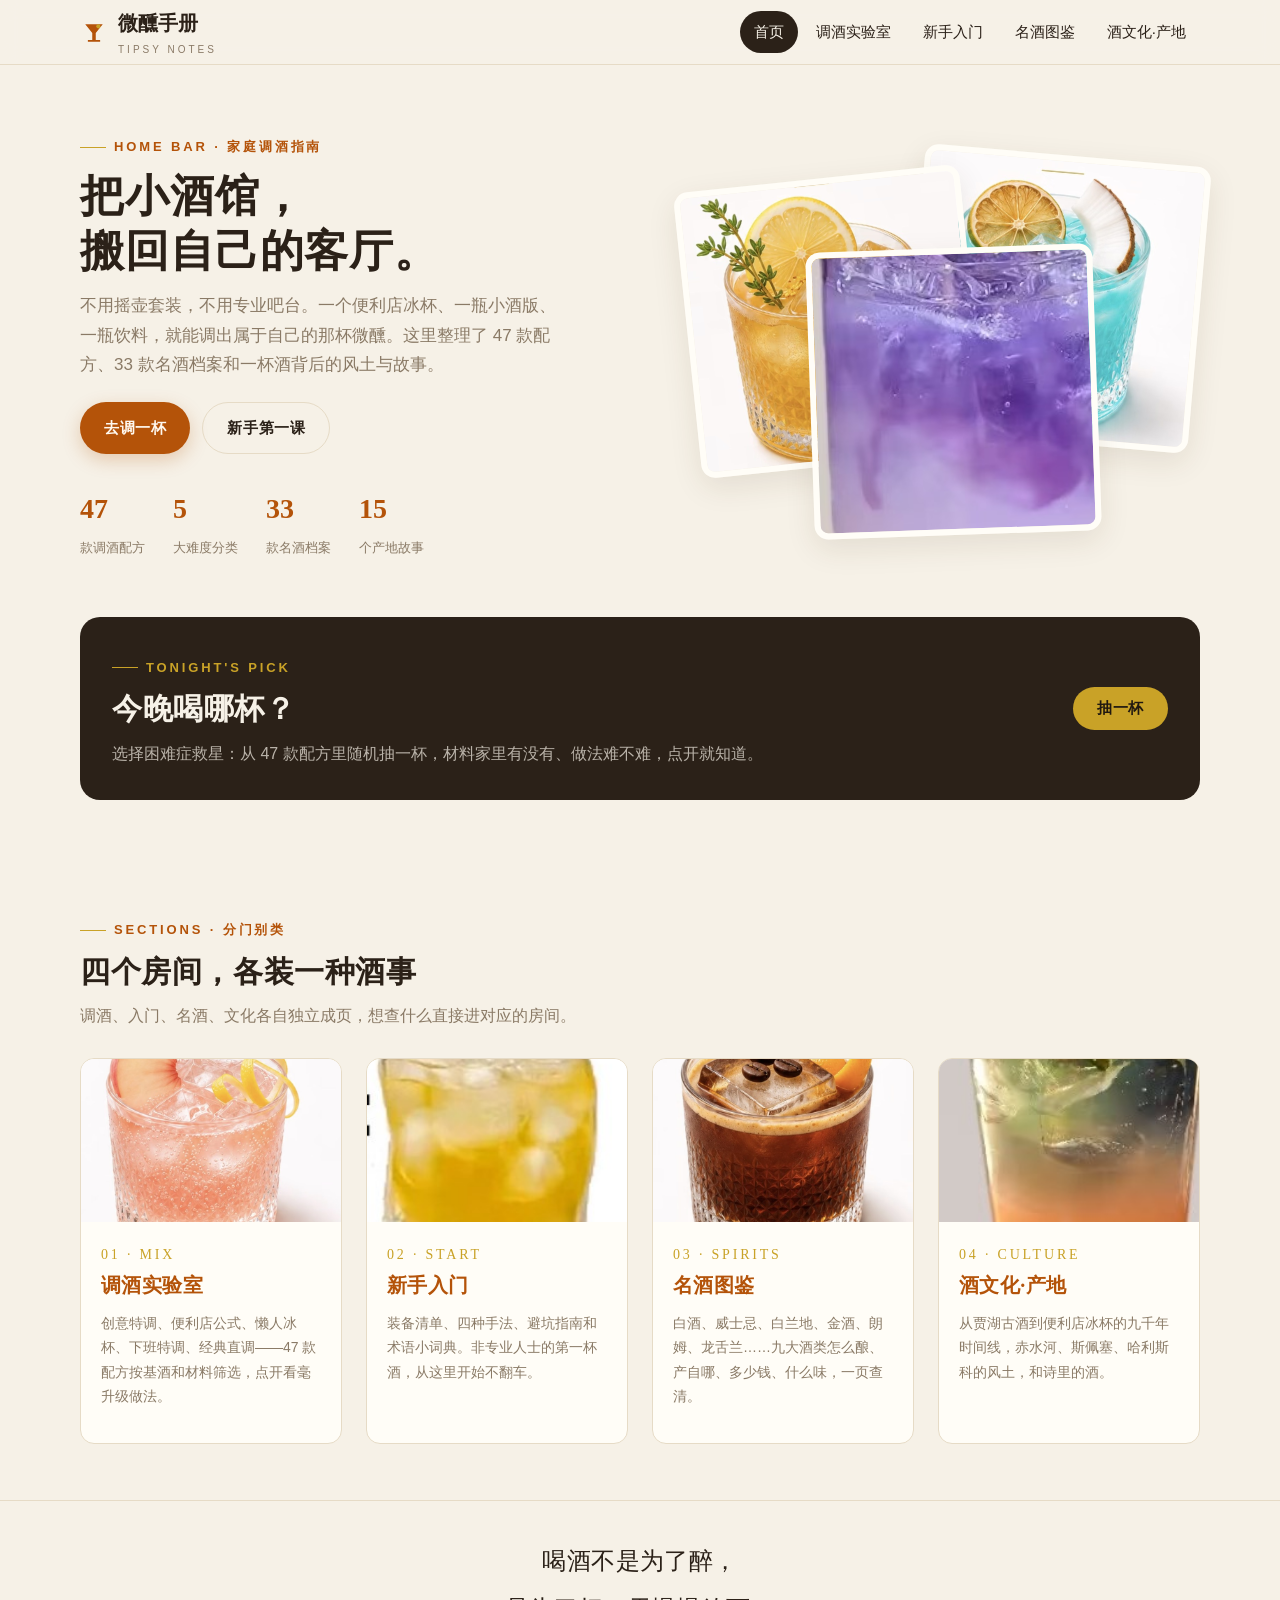
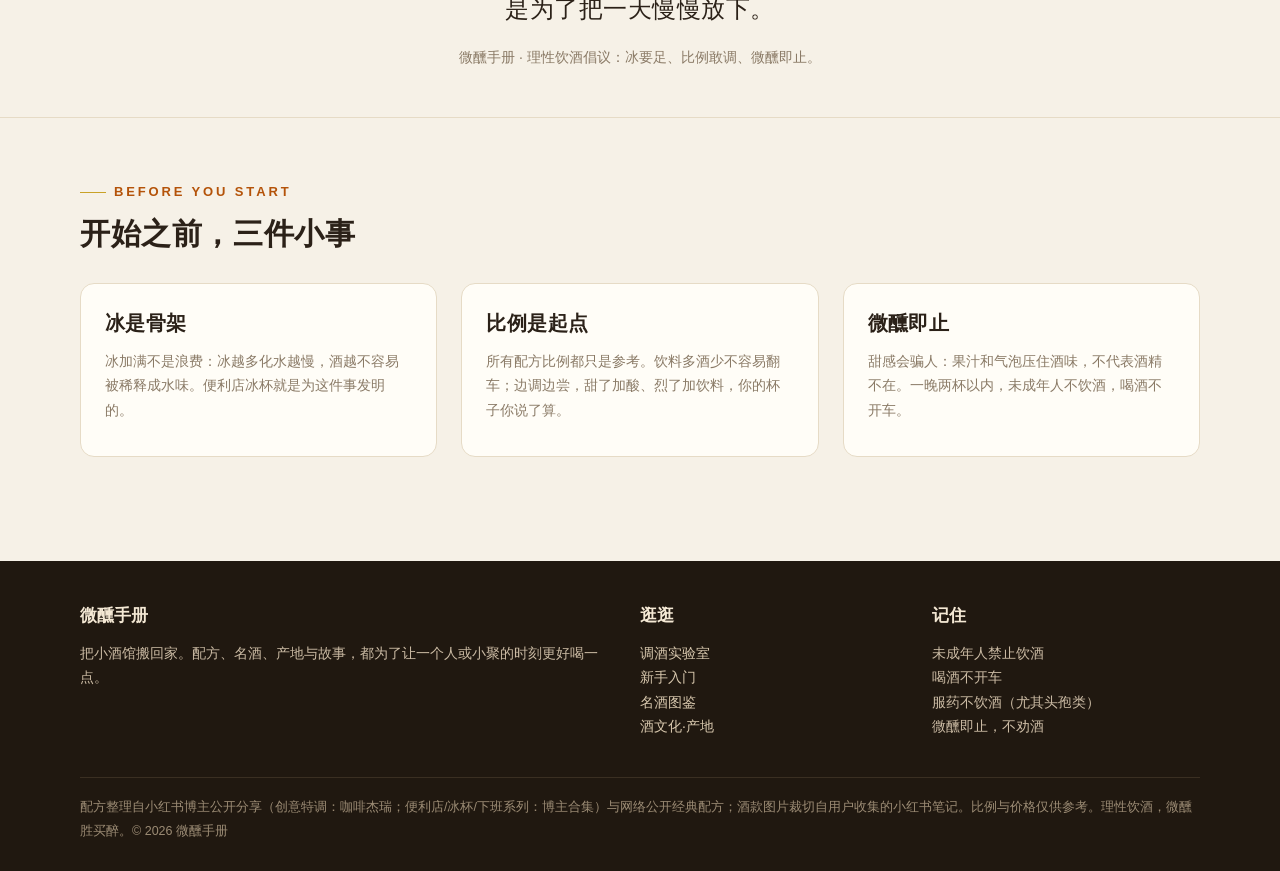
==== index.html @ 4e90d9c2 "初始化：微醺手册静态站点（47 款配方）与 GitHub Pages 部署" ====
<!DOCTYPE html>
<html lang="zh-CN">
<head>
<meta charset="UTF-8">
<meta name="viewport" content="width=device-width, initial-scale=1">
<title>微醺手册 · 把小酒馆搬回家</title>
<meta name="description" content="微醺手册：47 款适合年轻人的家庭调酒配方、新手入门指南、名酒图鉴与酒文化产地故事。便利店冰杯就能开始，微醺胜买醉。">
<link rel="icon" type="image/svg+xml" href="favicon.svg">
<link rel="stylesheet" href="assets/css/site.css">
</head>
<body>
<header class="site-header">
  <div class="wrap nav">
    <a class="brand" href="index.html"><svg viewBox="0 0 32 32" aria-hidden="true"><path d="M6 7h20l-8 10v8h5v2H9v-2h5v-8Z" fill="#b45309"/><circle cx="21" cy="9.5" r="2.4" fill="#c9a227"/></svg><span>微醺手册<small>TIPSY NOTES</small></span></a>
    <button class="nav-toggle" aria-expanded="false" aria-controls="navLinks">菜单</button>
    <nav id="navLinks" class="nav-links" aria-label="主导航">
      <a href="index.html" aria-current="page">首页</a>
      <a href="mix.html">调酒实验室</a>
      <a href="guide.html">新手入门</a>
      <a href="spirits.html">名酒图鉴</a>
      <a href="culture.html">酒文化·产地</a>
    </nav>
  </div>
</header>

<main>
  <section class="hero">
    <div class="wrap">
      <div>
        <span class="eyebrow">Home Bar · 家庭调酒指南</span>
        <h1>把小酒馆，<br>搬回自己的客厅。</h1>
        <p class="lead">不用摇壶套装，不用专业吧台。一个便利店冰杯、一瓶小酒版、一瓶饮料，就能调出属于自己的那杯微醺。这里整理了 47 款配方、33 款名酒档案和一杯酒背后的风土与故事。</p>
        <div class="hero-actions">
          <a class="btn" href="mix.html">去调一杯</a>
          <a class="btn ghost" href="guide.html">新手第一课</a>
        </div>
        <div class="hero-stats">
          <div><strong>47</strong><span>款调酒配方</span></div>
          <div><strong>5</strong><span>大难度分类</span></div>
          <div><strong>33</strong><span>款名酒档案</span></div>
          <div><strong>15</strong><span>个产地故事</span></div>
        </div>
      </div>
      <div class="collage" aria-label="酒款照片">
        <img src="assets/img/sig-oolong.jpg" alt="乌龙桂影：琥珀色威士忌乌龙茶鸡尾酒">
        <img src="assets/img/sig-coconut.jpg" alt="椰海浮光：蓝色椰奶菠萝鸡尾酒">
        <img src="assets/img/work-violet.jpg" alt="紫罗兰：紫色分层特调">
      </div>
    </div>
  </section>

  <section class="section" style="padding-top:8px">
    <div class="wrap">
      <div class="pick-box reveal">
        <div>
          <span class="eyebrow" style="color:#c9a227">Tonight's Pick</span>
          <h2>今晚喝哪杯？</h2>
          <p>选择困难症救星：从 47 款配方里随机抽一杯，材料家里有没有、做法难不难，点开就知道。</p>
          <div class="pick-result" id="pickResult" aria-live="polite"></div>
        </div>
        <button class="btn" id="pickBtn" style="background:#c9a227;color:#201810;box-shadow:none">抽一杯</button>
      </div>
    </div>
  </section>

  <section class="section">
    <div class="wrap">
      <div class="section-head reveal">
        <span class="eyebrow">Sections · 分门别类</span>
        <h2>四个房间，各装一种酒事</h2>
        <p class="muted">调酒、入门、名酒、文化各自独立成页，想查什么直接进对应的房间。</p>
      </div>
      <div class="grid cols-4">
        <a class="card feature-card reveal" href="mix.html">
          <span class="thumb"><img src="assets/img/sig-peach.jpg" alt="白桃微醺" loading="lazy"></span>
          <span class="body"><span class="num">01 · MIX</span><h3>调酒实验室</h3><p class="muted small">创意特调、便利店公式、懒人冰杯、下班特调、经典直调——47 款配方按基酒和材料筛选，点开看毫升级做法。</p></span>
        </a>
        <a class="card feature-card reveal" href="guide.html">
          <span class="thumb"><img src="assets/img/ice-qingmei.jpg" alt="微醺青梅" loading="lazy"></span>
          <span class="body"><span class="num">02 · START</span><h3>新手入门</h3><p class="muted small">装备清单、四种手法、避坑指南和术语小词典。非专业人士的第一杯酒，从这里开始不翻车。</p></span>
        </a>
        <a class="card feature-card reveal" href="spirits.html">
          <span class="thumb"><img src="assets/img/sig-midnight.jpg" alt="黑金晚钟" loading="lazy"></span>
          <span class="body"><span class="num">03 · SPIRITS</span><h3>名酒图鉴</h3><p class="muted small">白酒、威士忌、白兰地、金酒、朗姆、龙舌兰……九大酒类怎么酿、产自哪、多少钱、什么味，一页查清。</p></span>
        </a>
        <a class="card feature-card reveal" href="culture.html">
          <span class="thumb"><img src="assets/img/work-spring.jpg" alt="春日来信" loading="lazy"></span>
          <span class="body"><span class="num">04 · CULTURE</span><h3>酒文化·产地</h3><p class="muted small">从贾湖古酒到便利店冰杯的九千年时间线，赤水河、斯佩塞、哈利斯科的风土，和诗里的酒。</p></span>
        </a>
      </div>
    </div>
  </section>

  <section class="manifesto">
    <div class="wrap reveal">
      <p class="display">喝酒不是为了醉，<br>是为了把一天慢慢放下。</p>
      <p class="muted small">微醺手册 · 理性饮酒倡议：冰要足、比例敢调、微醺即止。</p>
    </div>
  </section>

  <section class="section">
    <div class="wrap">
      <div class="section-head reveal">
        <span class="eyebrow">Before You Start</span>
        <h2>开始之前，三件小事</h2>
      </div>
      <div class="grid cols-3">
        <div class="card reveal" style="padding:22px 24px"><h3>冰是骨架</h3><p class="muted small">冰加满不是浪费：冰越多化水越慢，酒越不容易被稀释成水味。便利店冰杯就是为这件事发明的。</p></div>
        <div class="card reveal" style="padding:22px 24px"><h3>比例是起点</h3><p class="muted small">所有配方比例都只是参考。饮料多酒少不容易翻车；边调边尝，甜了加酸、烈了加饮料，你的杯子你说了算。</p></div>
        <div class="card reveal" style="padding:22px 24px"><h3>微醺即止</h3><p class="muted small">甜感会骗人：果汁和气泡压住酒味，不代表酒精不在。一晚两杯以内，未成年人不饮酒，喝酒不开车。</p></div>
      </div>
    </div>
  </section>
</main>

<footer class="site-footer">
  <div class="wrap">
    <div class="cols">
      <div><h4>微醺手册</h4><p>把小酒馆搬回家。配方、名酒、产地与故事，都为了让一个人或小聚的时刻更好喝一点。</p></div>
      <div><h4>逛逛</h4><p><a href="mix.html">调酒实验室</a><br><a href="guide.html">新手入门</a><br><a href="spirits.html">名酒图鉴</a><br><a href="culture.html">酒文化·产地</a></p></div>
      <div><h4>记住</h4><p>未成年人禁止饮酒<br>喝酒不开车<br>服药不饮酒（尤其头孢类）<br>微醺即止，不劝酒</p></div>
    </div>
    <div class="legal">配方整理自小红书博主公开分享（创意特调：咖啡杰瑞；便利店/冰杯/下班系列：博主合集）与网络公开经典配方；酒款图片裁切自用户收集的小红书笔记。比例与价格仅供参考。理性饮酒，微醺胜买醉。© 2026 微醺手册</div>
  </div>
</footer>

<script src="assets/js/data.js"></script>
<script src="assets/js/site.js"></script>
<script>
(function () {
  var btn = document.getElementById("pickBtn");
  var box = document.getElementById("pickResult");
  var last = -1;
  btn.addEventListener("click", function () {
    var i;
    do { i = Math.floor(Math.random() * WX.RECIPES.length); } while (i === last && WX.RECIPES.length > 1);
    last = i;
    var r = WX.RECIPES[i];
    box.innerHTML = (r.img ? '<img src="' + r.img + '" alt="">' : WX.glassSVG(r.color)) +
      '<div><strong>' + WX.esc(r.name) + ' <span class="small muted">' + WX.esc(r.en) + '</span></strong>' +
      '<span class="small" style="color:#cbbba4">' + WX.esc(WX.CATS[r.cat].label) + ' · ' + WX.esc(r.base) + ' · ' + WX.esc(r.method) + ' · 酒精度 ' + WX.esc(r.abv) + '</span><br>' +
      '<a href="mix.html#' + r.id + '">查看完整做法 →</a></div>';
    box.classList.add("show");
    btn.textContent = "再抽一杯";
  });
})();
</script>
</body>
</html>
---- assets/css/site.css ----
/* ============ 微醺手册 · design system ============ */
:root {
  --site-bg: #f6f1e7;
  --site-fg: #2b2118;
  --site-accent: #b45309;
  --site-on-accent: #fff8ef;
  --site-surface: #fffdf7;
  --site-muted: #8a7a66;
  --site-border: #e6dbc6;
  --site-font: -apple-system, BlinkMacSystemFont, "PingFang SC", "Hiragino Sans GB", "Microsoft YaHei", "Segoe UI", sans-serif;
  --site-radius: 14px;
  --site-space: 1;
  --site-type: 1;
  --site-motion: 1;
  --font-display: Georgia, "Times New Roman", "Noto Serif SC", "Source Han Serif SC", "Songti SC", SimSun, serif;
  --ink-deep: #201810;
  --gold: #c9a227;
  --shadow: 0 10px 30px rgba(64, 45, 20, 0.10);
  --gap: calc(24px * var(--site-space, 1));
  --dur: calc(180ms * var(--site-motion, 1));
}
* { box-sizing: border-box; }
html { scroll-behavior: smooth; }
body {
  margin: 0;
  background: var(--site-bg);
  color: var(--site-fg);
  font-family: var(--site-font);
  font-size: 16px;
  line-height: 1.75;
  -webkit-font-smoothing: antialiased;
}
img { max-width: 100%; display: block; }
a { color: var(--site-accent); text-decoration: none; }
a:hover { text-decoration: underline; }
button { font-family: inherit; cursor: pointer; }
h1, h2, h3, .display { font-family: var(--font-display); letter-spacing: 0.02em; }
h1 { font-size: calc(44px * var(--site-type, 1)); line-height: 1.25; margin: 0 0 12px; }
h2 { font-size: calc(30px * var(--site-type, 1)); line-height: 1.35; margin: 0 0 10px; }
h3 { font-size: calc(20px * var(--site-type, 1)); margin: 0 0 8px; }
p { margin: 0 0 12px; }
.wrap { max-width: 1160px; margin: 0 auto; padding: 0 calc(20px * var(--site-space, 1)); }
.muted { color: var(--site-muted); }
.small { font-size: 14px; }
.eyebrow {
  display: inline-flex; align-items: center; gap: 8px;
  font-size: 13px; letter-spacing: 0.22em; color: var(--site-accent);
  text-transform: uppercase; margin-bottom: 10px; font-weight: 600;
}
.eyebrow::before { content: ""; width: 26px; height: 1px; background: var(--gold); }
.section { padding: calc(56px * var(--site-space, 1)) 0; }
.section-head { max-width: 720px; margin-bottom: calc(28px * var(--site-space, 1)); }

/* ---------- header ---------- */
.site-header {
  position: sticky; top: 0; z-index: 50;
  background: color-mix(in srgb, var(--site-bg) 88%, transparent);
  backdrop-filter: blur(10px);
  border-bottom: 1px solid var(--site-border);
}
.nav { display: flex; align-items: center; gap: 18px; height: 64px; }
.brand { display: flex; align-items: center; gap: 10px; color: var(--site-fg); font-family: var(--font-display); font-size: 20px; font-weight: 700; }
.brand:hover { text-decoration: none; }
.brand svg { width: 28px; height: 28px; }
.brand small { display: block; font-size: 10px; letter-spacing: 0.3em; color: var(--site-muted); font-family: var(--site-font); font-weight: 500; }
.nav-links { display: flex; gap: 4px; margin-left: auto; align-items: center; }
.nav-links a {
  color: var(--site-fg); padding: 8px 14px; border-radius: 999px; font-size: 15px;
  transition: background var(--dur) ease, color var(--dur) ease;
}
.nav-links a:hover { background: color-mix(in srgb, var(--site-accent) 10%, transparent); text-decoration: none; }
.nav-links a[aria-current="page"] { background: var(--site-fg); color: var(--site-bg); }
.nav-toggle { display: none; margin-left: auto; background: none; border: 1px solid var(--site-border); border-radius: 10px; padding: 8px 10px; color: var(--site-fg); }
@media (max-width: 860px) {
  .nav-toggle { display: block; }
  .nav-links {
    display: none; position: absolute; left: 0; right: 0; top: 64px;
    background: var(--site-surface); border-bottom: 1px solid var(--site-border);
    flex-direction: column; align-items: stretch; padding: 10px 16px 16px; gap: 2px;
  }
  .nav-links.open { display: flex; }
  .nav-links a { border-radius: 10px; }
}

/* ---------- buttons & chips ---------- */
.btn {
  display: inline-flex; align-items: center; gap: 8px;
  background: var(--site-accent); color: var(--site-on-accent);
  border: none; border-radius: 999px; padding: 12px 24px;
  font-size: 15px; font-weight: 600; letter-spacing: 0.04em;
  transition: transform var(--dur) ease, box-shadow var(--dur) ease, background var(--dur) ease;
  box-shadow: 0 6px 18px rgba(180, 83, 9, 0.25);
}
.btn:hover { transform: translateY(-2px); text-decoration: none; background: color-mix(in srgb, var(--site-accent) 88%, #000); }
.btn.ghost { background: transparent; color: var(--site-fg); border: 1px solid var(--site-border); box-shadow: none; }
.btn.ghost:hover { border-color: var(--site-accent); color: var(--site-accent); }
.btn.small { padding: 8px 16px; font-size: 14px; }
.chip {
  border: 1px solid var(--site-border); background: var(--site-surface);
  color: var(--site-fg); border-radius: 999px; padding: 7px 16px; font-size: 14px;
  transition: all var(--dur) ease;
}
.chip:hover { border-color: var(--site-accent); color: var(--site-accent); }
.chip[aria-pressed="true"], .chip.active { background: var(--site-fg); border-color: var(--site-fg); color: var(--site-bg); }
.tag {
  display: inline-block; font-size: 12px; padding: 3px 10px; border-radius: 999px;
  background: color-mix(in srgb, var(--site-accent) 10%, transparent);
  color: var(--site-accent); font-weight: 600; letter-spacing: 0.03em;
}
.tag.plain { background: color-mix(in srgb, var(--site-muted) 14%, transparent); color: var(--site-muted); }

/* ---------- cards ---------- */
.card {
  background: var(--site-surface); border: 1px solid var(--site-border);
  border-radius: var(--site-radius); overflow: hidden;
  transition: transform var(--dur) ease, box-shadow var(--dur) ease, border-color var(--dur) ease;
}
.card:hover { transform: translateY(-4px); box-shadow: var(--shadow); border-color: color-mix(in srgb, var(--site-accent) 35%, var(--site-border)); }
.grid { display: grid; gap: var(--gap); }
.grid.cols-3 { grid-template-columns: repeat(3, 1fr); }
.grid.cols-4 { grid-template-columns: repeat(4, 1fr); }
.grid.cols-2 { grid-template-columns: repeat(2, 1fr); }
@media (max-width: 960px) { .grid.cols-4 { grid-template-columns: repeat(2, 1fr); } .grid.cols-3 { grid-template-columns: repeat(2, 1fr); } }
@media (max-width: 620px) { .grid.cols-4, .grid.cols-3, .grid.cols-2 { grid-template-columns: 1fr; } }

/* recipe card */
.recipe-card { text-align: left; padding: 0; border: 1px solid var(--site-border); background: var(--site-surface); border-radius: var(--site-radius); overflow: hidden; display: flex; flex-direction: column; transition: transform var(--dur) ease, box-shadow var(--dur) ease; }
.recipe-card:hover { transform: translateY(-4px); box-shadow: var(--shadow); }
.recipe-card .thumb { aspect-ratio: 4 / 3; background: linear-gradient(160deg, #fbf7ee, #f1e8d8); display: grid; place-items: center; overflow: hidden; position: relative; }
.recipe-card .thumb img { width: 100%; height: 100%; object-fit: cover; transition: transform calc(var(--dur) * 2) ease; }
.recipe-card:hover .thumb img { transform: scale(1.05); }
.recipe-card .thumb svg { width: 62%; height: 62%; }
.recipe-card .body { padding: 16px 18px 18px; display: flex; flex-direction: column; gap: 8px; flex: 1; }
.recipe-card .names { display: flex; align-items: baseline; gap: 10px; flex-wrap: wrap; }
.recipe-card .names strong { font-family: var(--font-display); font-size: 19px; }
.recipe-card .names span { color: var(--site-muted); font-size: 12px; letter-spacing: 0.08em; }
.recipe-card .taste { color: var(--site-muted); font-size: 14px; line-height: 1.6; display: -webkit-box; -webkit-line-clamp: 2; -webkit-box-orient: vertical; overflow: hidden; }
.recipe-card .meta { display: flex; gap: 6px; flex-wrap: wrap; margin-top: auto; }
.abv-dot { font-size: 12px; color: var(--site-muted); }

/* ---------- hero ---------- */
.hero { padding: calc(64px * var(--site-space, 1)) 0 calc(48px * var(--site-space, 1)); position: relative; overflow: hidden; }
.hero .wrap { display: grid; grid-template-columns: 1.05fr 0.95fr; gap: calc(40px * var(--site-space, 1)); align-items: center; }
.hero p.lead { font-size: 17px; color: var(--site-muted); max-width: 480px; }
.hero-actions { display: flex; gap: 12px; flex-wrap: wrap; margin-top: 22px; }
.hero-stats { display: flex; gap: 28px; margin-top: 30px; flex-wrap: wrap; }
.hero-stats div strong { display: block; font-family: var(--font-display); font-size: calc(28px * var(--site-type, 1)); color: var(--site-accent); }
.hero-stats div span { font-size: 13px; color: var(--site-muted); }
.collage { position: relative; min-height: 380px; }
.collage img {
  position: absolute; width: 56%; border-radius: var(--site-radius);
  border: 6px solid var(--site-surface); box-shadow: var(--shadow); object-fit: cover; aspect-ratio: 1;
  transition: transform calc(var(--dur) * 2) ease;
}
.collage img:nth-child(1) { left: 0; top: 6%; transform: rotate(-6deg); z-index: 2; }
.collage img:nth-child(2) { right: 0; top: 0; transform: rotate(5deg); z-index: 1; }
.collage img:nth-child(3) { left: 24%; bottom: 0; transform: rotate(-2deg); z-index: 3; }
.collage img:hover { transform: rotate(0deg) scale(1.04); z-index: 5; }
@media (max-width: 860px) { .hero .wrap { grid-template-columns: 1fr; } .collage { min-height: 320px; } }

/* ---------- filter bar ---------- */
.filter-bar { display: flex; flex-direction: column; gap: 14px; margin-bottom: calc(26px * var(--site-space, 1)); }
.filter-row { display: flex; gap: 8px; flex-wrap: wrap; align-items: center; }
.filter-row .label { font-size: 13px; color: var(--site-muted); min-width: 52px; letter-spacing: 0.08em; }
.search-box { position: relative; flex: 1; min-width: 220px; max-width: 360px; }
.search-box input {
  width: 100%; padding: 10px 16px 10px 40px; border-radius: 999px;
  border: 1px solid var(--site-border); background: var(--site-surface);
  font-size: 15px; color: var(--site-fg); font-family: inherit; outline: none;
  transition: border-color var(--dur) ease, box-shadow var(--dur) ease;
}
.search-box input:focus { border-color: var(--site-accent); box-shadow: 0 0 0 3px color-mix(in srgb, var(--site-accent) 15%, transparent); }
.search-box svg { position: absolute; left: 14px; top: 50%; transform: translateY(-50%); width: 16px; height: 16px; stroke: var(--site-muted); }
.result-count { font-size: 14px; color: var(--site-muted); }
.empty-state { padding: 60px 20px; text-align: center; color: var(--site-muted); border: 1px dashed var(--site-border); border-radius: var(--site-radius); }

/* ---------- modal ---------- */
dialog.modal {
  border: none; border-radius: calc(var(--site-radius) + 6px); padding: 0;
  max-width: 760px; width: calc(100% - 32px); max-height: 88vh;
  background: var(--site-surface); color: var(--site-fg);
  box-shadow: 0 30px 80px rgba(30, 20, 5, 0.35);
}
dialog.modal::backdrop { background: rgba(32, 24, 16, 0.55); backdrop-filter: blur(3px); }
.modal-inner { overflow-y: auto; max-height: 88vh; }
.modal-hero { display: grid; grid-template-columns: 240px 1fr; gap: 0; background: linear-gradient(150deg, color-mix(in srgb, var(--site-accent) 8%, var(--site-surface)), var(--site-surface)); }
.modal-hero .pic { aspect-ratio: 1; overflow: hidden; display: grid; place-items: center; background: linear-gradient(160deg, #fbf7ee, #f0e7d6); }
.modal-hero .pic img { width: 100%; height: 100%; object-fit: cover; }
.modal-hero .pic svg { width: 70%; height: 70%; }
.modal-hero .info { padding: 24px 26px; }
.modal-hero h3 { font-size: calc(26px * var(--site-type, 1)); margin-bottom: 2px; }
.modal-hero .en { color: var(--site-muted); font-size: 13px; letter-spacing: 0.14em; margin-bottom: 12px; }
.modal-close {
  position: absolute; top: 12px; right: 12px; z-index: 2;
  width: 36px; height: 36px; border-radius: 50%; border: none;
  background: color-mix(in srgb, var(--site-fg) 75%, transparent); color: #fff; font-size: 18px; line-height: 1;
}
.modal-body { padding: 22px 26px 28px; }
.modal-body h4 { font-family: var(--font-display); font-size: 17px; margin: 20px 0 10px; display: flex; align-items: center; gap: 8px; }
.modal-body h4:first-child { margin-top: 0; }
.modal-body h4::before { content: ""; width: 4px; height: 16px; background: var(--gold); border-radius: 2px; }
.ing-list { list-style: none; margin: 0; padding: 0; display: grid; grid-template-columns: 1fr 1fr; gap: 6px 22px; }
.ing-list li { display: flex; justify-content: space-between; gap: 12px; border-bottom: 1px dashed var(--site-border); padding: 6px 2px; font-size: 15px; }
.ing-list li .q { color: var(--site-accent); font-weight: 600; white-space: nowrap; font-variant-numeric: tabular-nums; }
@media (max-width: 620px) { .ing-list { grid-template-columns: 1fr; } .modal-hero { grid-template-columns: 1fr; } .modal-hero .pic { aspect-ratio: 16/10; } }
.steps { margin: 0; padding: 0; list-style: none; counter-reset: st; }
.steps li { counter-increment: st; position: relative; padding: 0 0 12px 40px; font-size: 15px; }
.steps li::before {
  content: counter(st); position: absolute; left: 0; top: 2px;
  width: 26px; height: 26px; border-radius: 50%;
  background: color-mix(in srgb, var(--site-accent) 12%, transparent);
  color: var(--site-accent); font-weight: 700; font-size: 13px;
  display: grid; place-items: center;
}
.steps li::after { content: ""; position: absolute; left: 13px; top: 30px; bottom: 2px; width: 1px; background: var(--site-border); }
.steps li:last-child::after { display: none; }
.note-box { background: color-mix(in srgb, var(--gold) 10%, transparent); border: 1px solid color-mix(in srgb, var(--gold) 35%, transparent); border-radius: calc(var(--site-radius) - 4px); padding: 12px 16px; font-size: 14px; }
.scaler { display: inline-flex; align-items: center; gap: 10px; border: 1px solid var(--site-border); border-radius: 999px; padding: 4px 10px; background: var(--site-bg); }
.scaler button { width: 28px; height: 28px; border-radius: 50%; border: none; background: var(--site-surface); color: var(--site-fg); font-size: 16px; box-shadow: 0 1px 3px rgba(0,0,0,.12); }
.scaler button:hover { background: var(--site-accent); color: var(--site-on-accent); }
.scaler output { min-width: 44px; text-align: center; font-weight: 700; font-variant-numeric: tabular-nums; }
.modal-tools { display: flex; gap: 10px; align-items: center; flex-wrap: wrap; margin: 4px 0 14px; }

/* ---------- page hero (subpages) ---------- */
.page-hero { padding: calc(48px * var(--site-space, 1)) 0 calc(30px * var(--site-space, 1)); border-bottom: 1px solid var(--site-border); background: linear-gradient(180deg, color-mix(in srgb, var(--site-accent) 6%, var(--site-bg)), var(--site-bg)); }
.page-hero p { max-width: 700px; color: var(--site-muted); }

/* ---------- spirits ---------- */
.spirit-card { padding: 20px 22px; text-align: left; display: flex; flex-direction: column; gap: 8px; background: var(--site-surface); border: 1px solid var(--site-border); border-radius: var(--site-radius); transition: transform var(--dur) ease, box-shadow var(--dur) ease; }
.spirit-card:hover { transform: translateY(-4px); box-shadow: var(--shadow); }
.spirit-card .top { display: flex; justify-content: space-between; align-items: baseline; gap: 10px; }
.spirit-card strong { font-family: var(--font-display); font-size: 19px; }
.spirit-card .en { color: var(--site-muted); font-size: 12px; letter-spacing: 0.06em; }
.spirit-card .facts { display: flex; gap: 14px; flex-wrap: wrap; font-size: 13px; color: var(--site-muted); }
.spirit-card .facts b { color: var(--site-fg); font-weight: 600; }
.spirit-card .price { color: var(--site-accent); font-weight: 700; font-size: 15px; }
.process { display: flex; gap: 10px; flex-wrap: wrap; align-items: center; margin: 14px 0 4px; }
.process .step { background: var(--site-surface); border: 1px solid var(--site-border); border-radius: 999px; padding: 8px 16px; font-size: 14px; }
.process .arrow { color: var(--gold); font-weight: 700; }
.cat-intro { background: var(--site-surface); border: 1px solid var(--site-border); border-radius: var(--site-radius); padding: 22px 26px; margin-bottom: var(--gap); }

/* ---------- culture ---------- */
.timeline { position: relative; margin: 10px 0 0; padding-left: 26px; border-left: 2px solid var(--site-border); }
.tl-item { position: relative; padding: 0 0 22px 18px; }
.tl-item::before { content: ""; position: absolute; left: -34px; top: 8px; width: 12px; height: 12px; border-radius: 50%; background: var(--site-bg); border: 3px solid var(--gold); }
.tl-item button { background: none; border: none; padding: 0; text-align: left; color: var(--site-fg); display: flex; gap: 12px; align-items: baseline; flex-wrap: wrap; }
.tl-item button:hover .tl-era { color: var(--site-accent); }
.tl-era { font-family: var(--font-display); font-size: 19px; font-weight: 700; transition: color var(--dur) ease; }
.tl-year { color: var(--site-muted); font-size: 13px; letter-spacing: 0.06em; }
.tl-detail { display: none; margin-top: 8px; color: var(--site-muted); font-size: 15px; max-width: 760px; background: var(--site-surface); border: 1px solid var(--site-border); border-radius: calc(var(--site-radius) - 4px); padding: 12px 16px; }
.tl-item.open .tl-detail { display: block; }
.tl-item .hint { font-size: 12px; color: var(--site-accent); }
.region-card { padding: 20px 22px; }
.region-card h3 { display: flex; align-items: center; gap: 8px; }
.region-card .place { color: var(--site-accent); font-size: 13px; font-weight: 600; letter-spacing: 0.06em; }
.quote-card { padding: 24px 26px; position: relative; }
.quote-card .verse { font-family: var(--font-display); font-size: calc(20px * var(--site-type, 1)); line-height: 1.9; margin-bottom: 10px; }
.quote-card .who { color: var(--site-muted); font-size: 13px; }
.quote-card::after { content: "”"; position: absolute; right: 18px; top: 6px; font-family: var(--font-display); font-size: 64px; color: color-mix(in srgb, var(--gold) 40%, transparent); }

/* ---------- guide ---------- */
.check-list { list-style: none; margin: 0; padding: 0; display: grid; grid-template-columns: 1fr 1fr; gap: 10px; }
@media (max-width: 720px) { .check-list { grid-template-columns: 1fr; } }
.check-list label { display: flex; gap: 12px; align-items: flex-start; background: var(--site-surface); border: 1px solid var(--site-border); border-radius: calc(var(--site-radius) - 4px); padding: 12px 16px; cursor: pointer; transition: border-color var(--dur) ease; }
.check-list label:hover { border-color: var(--site-accent); }
.check-list input { margin-top: 5px; accent-color: var(--site-accent); width: 16px; height: 16px; }
.check-list .t { font-size: 15px; }
.check-list .d { display: block; color: var(--site-muted); font-size: 13px; }
.check-list input:checked + .t { color: var(--site-muted); text-decoration: line-through; }
.accordion { border: 1px solid var(--site-border); border-radius: var(--site-radius); background: var(--site-surface); overflow: hidden; }
.accordion + .accordion { margin-top: 10px; }
.accordion summary { cursor: pointer; padding: 16px 20px; font-weight: 600; font-size: 16px; list-style: none; display: flex; justify-content: space-between; align-items: center; gap: 12px; }
.accordion summary::-webkit-details-marker { display: none; }
.accordion summary::after { content: "+"; color: var(--site-accent); font-size: 20px; transition: transform var(--dur) ease; }
.accordion[open] summary::after { transform: rotate(45deg); }
.accordion .acc-body { padding: 0 20px 18px; color: var(--site-muted); font-size: 15px; }
.warn-banner { background: #7a2e12; color: #ffe9d6; border-radius: var(--site-radius); padding: 18px 24px; font-size: 14px; line-height: 1.9; }
.warn-banner strong { color: #ffd9ae; }
.tech-panel { background: var(--site-surface); border: 1px solid var(--site-border); border-radius: var(--site-radius); padding: 24px 26px; }
.glossary { display: grid; grid-template-columns: repeat(3, 1fr); gap: var(--gap); }
@media (max-width: 860px) { .glossary { grid-template-columns: 1fr 1fr; } }
@media (max-width: 620px) { .glossary { grid-template-columns: 1fr; } }
.glossary .card { padding: 16px 18px; }
.glossary dt { font-weight: 700; font-family: var(--font-display); font-size: 17px; margin-bottom: 4px; }
.glossary dd { margin: 0; color: var(--site-muted); font-size: 14px; }

/* ---------- index extras ---------- */
.pick-box { background: var(--site-fg); color: var(--site-bg); border-radius: calc(var(--site-radius) + 6px); padding: calc(32px * var(--site-space, 1)); display: grid; grid-template-columns: 1fr auto; gap: 24px; align-items: center; }
.pick-box h2 { color: var(--site-bg); }
.pick-box p { color: color-mix(in srgb, var(--site-bg) 70%, transparent); margin: 0; }
.pick-result { margin-top: 18px; display: none; gap: 16px; align-items: center; background: color-mix(in srgb, var(--site-bg) 10%, transparent); border: 1px solid color-mix(in srgb, var(--site-bg) 25%, transparent); border-radius: var(--site-radius); padding: 14px 18px; }
.pick-result.show { display: flex; }
.pick-result img, .pick-result svg { width: 72px; height: 72px; border-radius: 10px; object-fit: cover; flex: none; }
.pick-result strong { font-family: var(--font-display); font-size: 20px; display: block; }
.pick-result a { color: var(--gold); font-size: 14px; }
@media (max-width: 720px) { .pick-box { grid-template-columns: 1fr; } }
.feature-card { display: flex; flex-direction: column; }
.feature-card .thumb { aspect-ratio: 16/10; overflow: hidden; }
.feature-card .thumb img { width: 100%; height: 100%; object-fit: cover; }
.feature-card .body { padding: 18px 20px 22px; }
.feature-card .num { font-family: var(--font-display); color: var(--gold); font-size: 14px; letter-spacing: 0.2em; }
.manifesto { border-top: 1px solid var(--site-border); border-bottom: 1px solid var(--site-border); padding: calc(36px * var(--site-space, 1)) 0; text-align: center; }
.manifesto .display { font-size: calc(24px * var(--site-type, 1)); line-height: 2; }

/* ---------- footer ---------- */
.site-footer { background: var(--ink-deep); color: #cbbba4; margin-top: calc(48px * var(--site-space, 1)); padding: calc(40px * var(--site-space, 1)) 0 28px; font-size: 14px; }
.site-footer .cols { display: grid; grid-template-columns: 2fr 1fr 1fr; gap: var(--gap); margin-bottom: 26px; }
@media (max-width: 720px) { .site-footer .cols { grid-template-columns: 1fr; } }
.site-footer h4 { color: #f4e8d4; font-family: var(--font-display); margin: 0 0 10px; font-size: 17px; }
.site-footer a { color: #d8c8ae; }
.site-footer .legal { border-top: 1px solid #3a2f22; padding-top: 18px; font-size: 12.5px; color: #9b8b74; line-height: 1.9; }

/* ---------- reveal & misc ---------- */
.reveal { opacity: 0; transform: translateY(18px); transition: opacity calc(var(--dur) * 3) ease, transform calc(var(--dur) * 3) ease; }
.reveal.in { opacity: 1; transform: none; }
@media (prefers-reduced-motion: reduce) {
  html { scroll-behavior: auto; }
  .reveal { opacity: 1; transform: none; transition: none; }
  * { transition-duration: 0.01ms !important; animation-duration: 0.01ms !important; }
}
:focus-visible { outline: 2px solid var(--site-accent); outline-offset: 2px; }
.sr-only { position: absolute; width: 1px; height: 1px; margin: -1px; padding: 0; overflow: hidden; clip: rect(0 0 0 0); white-space: nowrap; border: 0; }
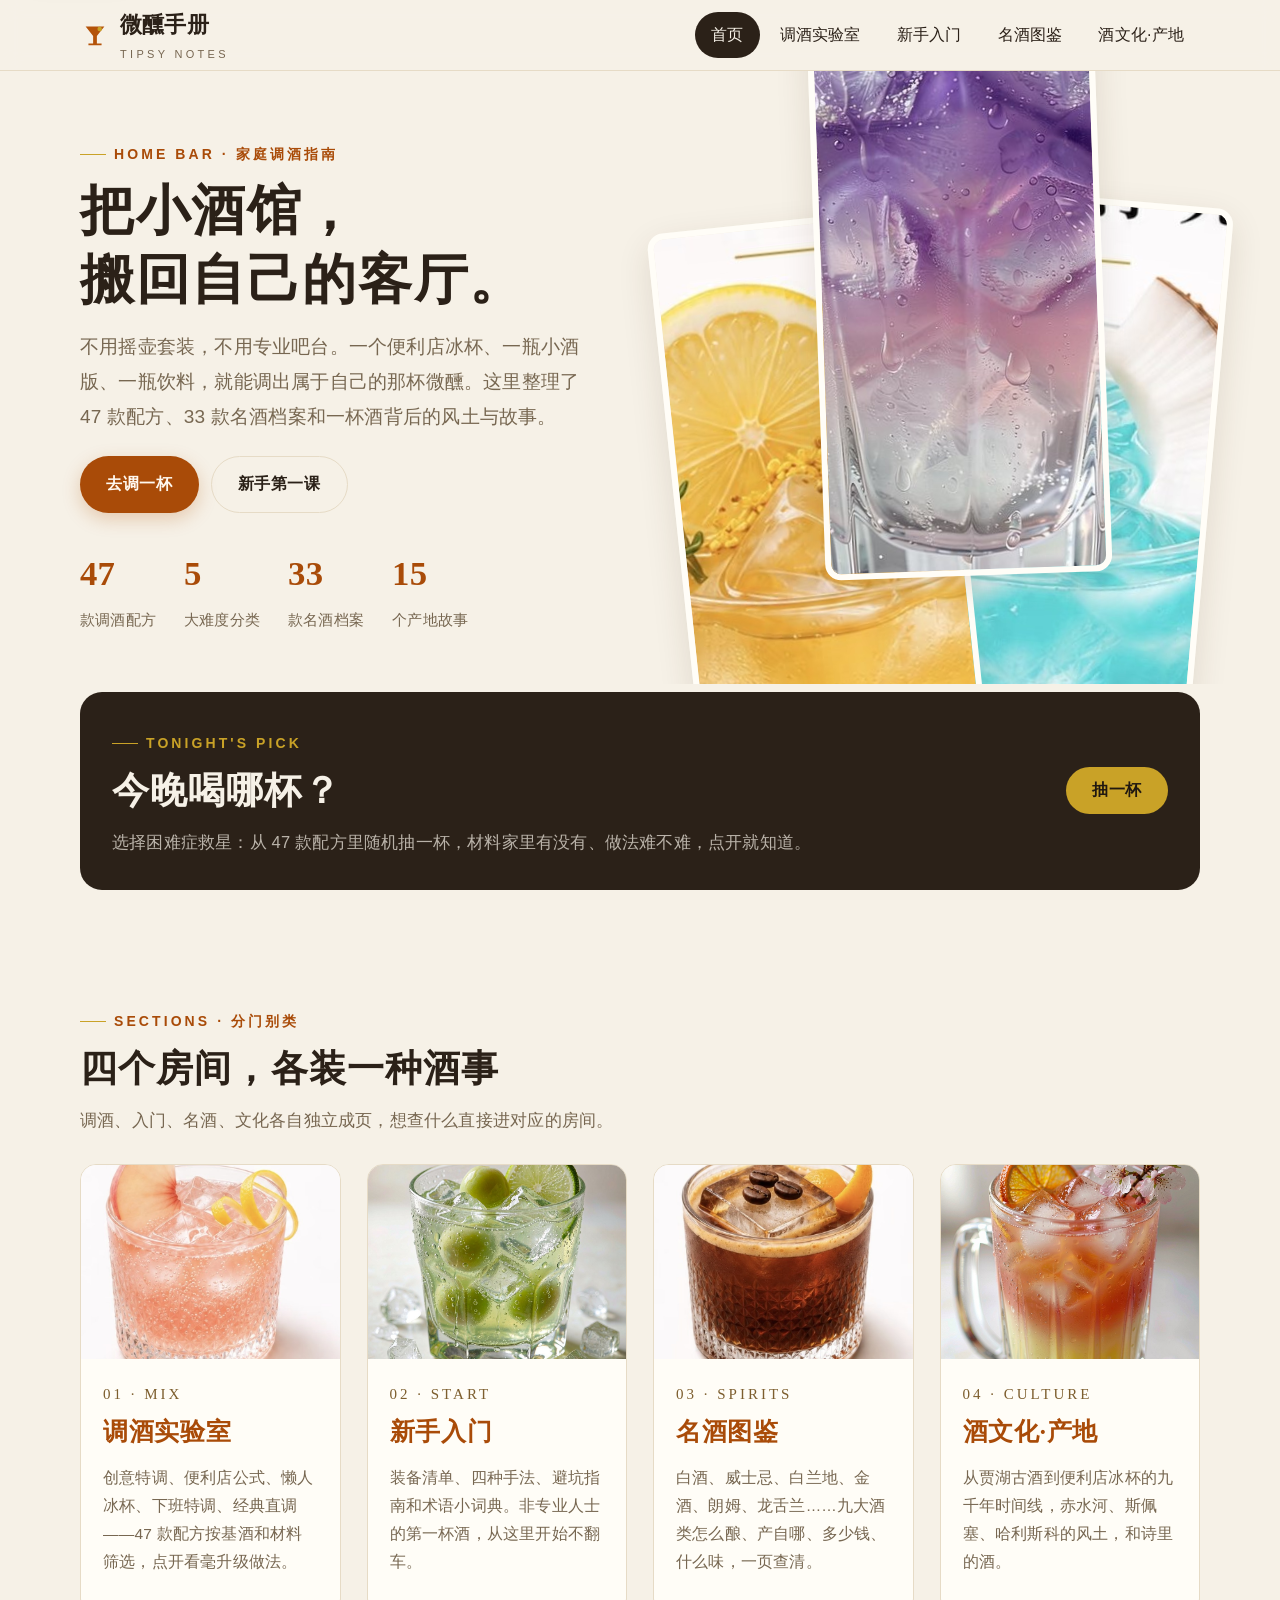
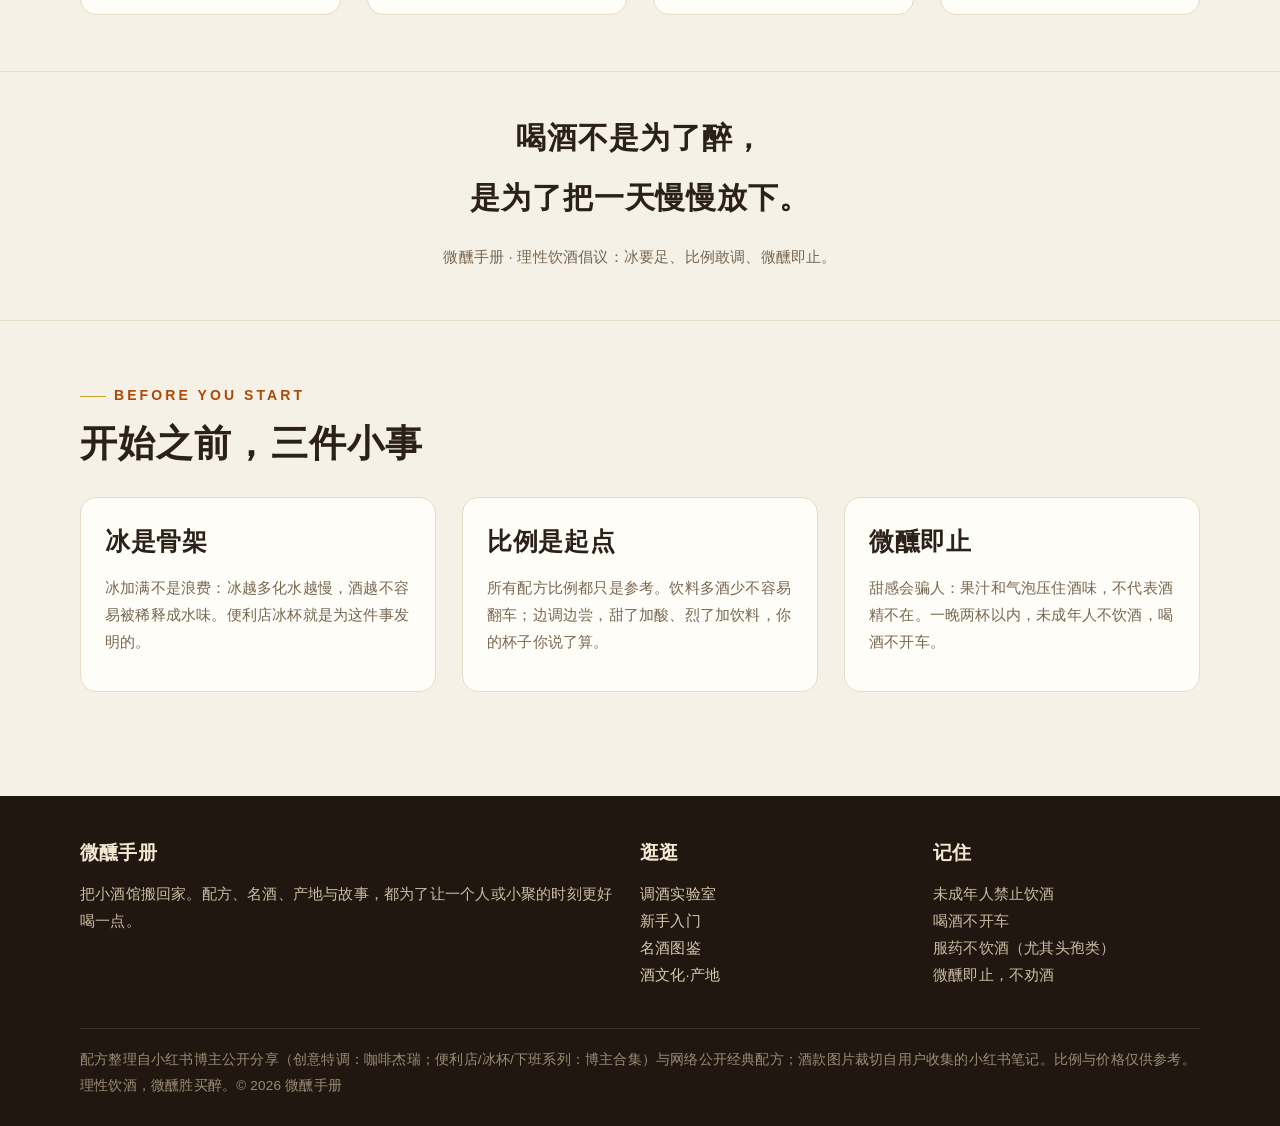
==== commit 306e13f3: "a11y: 补全图片 alt 与固有尺寸，为五个页面新增跳转主内容链接" ====
--- a/index.html
+++ b/index.html
@@ -9,6 +9,7 @@
 <link rel="stylesheet" href="assets/css/site.css">
 </head>
 <body>
+<a class="skip-link" href="#main">跳到主要内容</a>
 <header class="site-header">
   <div class="wrap nav">
     <a class="brand" href="index.html"><svg viewBox="0 0 32 32" aria-hidden="true"><path d="M6 7h20l-8 10v8h5v2H9v-2h5v-8Z" fill="#b45309"/><circle cx="21" cy="9.5" r="2.4" fill="#c9a227"/></svg><span>微醺手册<small>TIPSY NOTES</small></span></a>
@@ -23,7 +24,7 @@
   </div>
 </header>
 
-<main>
+<main id="main">
   <section class="hero">
     <div class="wrap">
       <div>
@@ -42,9 +43,9 @@
         </div>
       </div>
       <div class="collage" aria-label="酒款照片">
-        <img src="assets/img/sig-oolong.jpg" alt="乌龙桂影：琥珀色威士忌乌龙茶鸡尾酒">
-        <img src="assets/img/sig-coconut.jpg" alt="椰海浮光：蓝色椰奶菠萝鸡尾酒">
-        <img src="assets/img/work-violet.jpg" alt="紫罗兰：紫色分层特调">
+        <img src="assets/img/sig-oolong.jpg" alt="乌龙桂影：琥珀色威士忌乌龙茶鸡尾酒" width="743" height="796">
+        <img src="assets/img/sig-coconut.jpg" alt="椰海浮光：蓝色椰奶菠萝鸡尾酒" width="743" height="798">
+        <img src="assets/img/work-violet.jpg" alt="紫罗兰：紫色分层特调" width="900" height="900">
       </div>
     </div>
   </section>
@@ -72,19 +73,19 @@
       </div>
       <div class="grid cols-4">
         <a class="card feature-card reveal" href="mix.html">
-          <span class="thumb"><img src="assets/img/sig-peach.jpg" alt="白桃微醺" loading="lazy"></span>
+          <span class="thumb"><img src="assets/img/sig-peach.jpg" alt="白桃微醺" loading="lazy" width="743" height="796" decoding="async"></span>
           <span class="body"><span class="num">01 · MIX</span><h3>调酒实验室</h3><p class="muted small">创意特调、便利店公式、懒人冰杯、下班特调、经典直调——47 款配方按基酒和材料筛选，点开看毫升级做法。</p></span>
         </a>
         <a class="card feature-card reveal" href="guide.html">
-          <span class="thumb"><img src="assets/img/ice-qingmei.jpg" alt="微醺青梅" loading="lazy"></span>
+          <span class="thumb"><img src="assets/img/ice-qingmei.jpg" alt="微醺青梅" loading="lazy" width="900" height="900" decoding="async"></span>
           <span class="body"><span class="num">02 · START</span><h3>新手入门</h3><p class="muted small">装备清单、四种手法、避坑指南和术语小词典。非专业人士的第一杯酒，从这里开始不翻车。</p></span>
         </a>
         <a class="card feature-card reveal" href="spirits.html">
-          <span class="thumb"><img src="assets/img/sig-midnight.jpg" alt="黑金晚钟" loading="lazy"></span>
+          <span class="thumb"><img src="assets/img/sig-midnight.jpg" alt="黑金晚钟" loading="lazy" width="743" height="796" decoding="async"></span>
           <span class="body"><span class="num">03 · SPIRITS</span><h3>名酒图鉴</h3><p class="muted small">白酒、威士忌、白兰地、金酒、朗姆、龙舌兰……九大酒类怎么酿、产自哪、多少钱、什么味，一页查清。</p></span>
         </a>
         <a class="card feature-card reveal" href="culture.html">
-          <span class="thumb"><img src="assets/img/work-spring.jpg" alt="春日来信" loading="lazy"></span>
+          <span class="thumb"><img src="assets/img/work-spring.jpg" alt="春日来信" loading="lazy" width="900" height="900" decoding="async"></span>
           <span class="body"><span class="num">04 · CULTURE</span><h3>酒文化·产地</h3><p class="muted small">从贾湖古酒到便利店冰杯的九千年时间线，赤水河、斯佩塞、哈利斯科的风土，和诗里的酒。</p></span>
         </a>
       </div>
@@ -136,7 +137,7 @@
     do { i = Math.floor(Math.random() * WX.RECIPES.length); } while (i === last && WX.RECIPES.length > 1);
     last = i;
     var r = WX.RECIPES[i];
-    box.innerHTML = (r.img ? '<img src="' + r.img + '" alt="">' : WX.glassSVG(r.color)) +
+    box.innerHTML = (r.img ? '<img src="' + r.img + '" alt="' + WX.esc(r.name) + '" width="900" height="900" decoding="async">' : WX.glassSVG(r.color)) +
       '<div><strong>' + WX.esc(r.name) + ' <span class="small muted">' + WX.esc(r.en) + '</span></strong>' +
       '<span class="small" style="color:#cbbba4">' + WX.esc(WX.CATS[r.cat].label) + ' · ' + WX.esc(r.base) + ' · ' + WX.esc(r.method) + ' · 酒精度 ' + WX.esc(r.abv) + '</span><br>' +
       '<a href="mix.html#' + r.id + '">查看完整做法 →</a></div>';
--- a/assets/css/site.css
+++ b/assets/css/site.css
@@ -2,21 +2,23 @@
 :root {
   --site-bg: #f6f1e7;
   --site-fg: #2b2118;
-  --site-accent: #b45309;
+  --site-accent: #a94b08; /* 原 #b45309 对浅底仅 4.46:1，调深至 5.05:1 达 WCAG AA；按钮白字 5.39:1 */
   --site-on-accent: #fff8ef;
   --site-surface: #fffdf7;
-  --site-muted: #8a7a66;
+  --site-muted: #776751;
   --site-border: #e6dbc6;
-  --site-font: -apple-system, BlinkMacSystemFont, "PingFang SC", "Hiragino Sans GB", "Microsoft YaHei", "Segoe UI", sans-serif;
-  --site-radius: 14px;
+  --site-font: "PingFang SC", "Hiragino Sans GB", "Microsoft YaHei", "Noto Sans CJK SC", "Source Han Sans SC", -apple-system, BlinkMacSystemFont, "Segoe UI", Arial, system-ui, sans-serif;
+  --font-display: "Noto Serif SC", "Source Han Serif SC", "Songti SC", "STSong", "SimSun", Georgia, "Times New Roman", serif;
+  --site-radius: 16px;
   --site-space: 1;
-  --site-type: 1;
+  --site-type: 1.12;
   --site-motion: 1;
-  --font-display: Georgia, "Times New Roman", "Noto Serif SC", "Source Han Serif SC", "Songti SC", SimSun, serif;
   --ink-deep: #201810;
   --gold: #c9a227;
-  --shadow: 0 10px 30px rgba(64, 45, 20, 0.10);
-  --gap: calc(24px * var(--site-space, 1));
+  /* 金色作浅底文字仅 2.38:1；新增专供文字的深色版本（对 surface 5.88:1），装饰与深底沿用 --gold 不变 */
+  --gold-ink: #7d5e2e;
+  --shadow: 0 12px 34px rgba(64, 45, 20, 0.12);
+  --gap: calc(26px * var(--site-space, 1));
   --dur: calc(180ms * var(--site-motion, 1));
 }
 * { box-sizing: border-box; }
@@ -26,25 +28,26 @@
   background: var(--site-bg);
   color: var(--site-fg);
   font-family: var(--site-font);
-  font-size: 16px;
-  line-height: 1.75;
+  font-size: 17px;
+  line-height: 1.8;
+  letter-spacing: 0.012em;
   -webkit-font-smoothing: antialiased;
 }
 img { max-width: 100%; display: block; }
 a { color: var(--site-accent); text-decoration: none; }
 a:hover { text-decoration: underline; }
 button { font-family: inherit; cursor: pointer; }
-h1, h2, h3, .display { font-family: var(--font-display); letter-spacing: 0.02em; }
-h1 { font-size: calc(44px * var(--site-type, 1)); line-height: 1.25; margin: 0 0 12px; }
-h2 { font-size: calc(30px * var(--site-type, 1)); line-height: 1.35; margin: 0 0 10px; }
-h3 { font-size: calc(20px * var(--site-type, 1)); margin: 0 0 8px; }
-p { margin: 0 0 12px; }
+h1, h2, h3, .display { font-family: var(--font-display); letter-spacing: 0.03em; font-weight: 700; }
+h1 { font-size: calc(48px * var(--site-type, 1)); line-height: 1.28; margin: 0 0 14px; }
+h2 { font-size: calc(33px * var(--site-type, 1)); line-height: 1.35; margin: 0 0 12px; }
+h3 { font-size: calc(22px * var(--site-type, 1)); margin: 0 0 10px; }
+p { margin: 0 0 14px; }
 .wrap { max-width: 1160px; margin: 0 auto; padding: 0 calc(20px * var(--site-space, 1)); }
 .muted { color: var(--site-muted); }
-.small { font-size: 14px; }
+.small { font-size: 15px; }
 .eyebrow {
   display: inline-flex; align-items: center; gap: 8px;
-  font-size: 13px; letter-spacing: 0.22em; color: var(--site-accent);
+  font-size: 14px; letter-spacing: 0.22em; color: var(--site-accent);
   text-transform: uppercase; margin-bottom: 10px; font-weight: 600;
 }
 .eyebrow::before { content: ""; width: 26px; height: 1px; background: var(--gold); }
@@ -58,52 +61,52 @@
   backdrop-filter: blur(10px);
   border-bottom: 1px solid var(--site-border);
 }
-.nav { display: flex; align-items: center; gap: 18px; height: 64px; }
-.brand { display: flex; align-items: center; gap: 10px; color: var(--site-fg); font-family: var(--font-display); font-size: 20px; font-weight: 700; }
+.nav { display: flex; align-items: center; gap: 18px; height: 70px; }
+.brand { display: flex; align-items: center; gap: 10px; color: var(--site-fg); font-family: var(--font-display); font-size: 22px; font-weight: 700; }
 .brand:hover { text-decoration: none; }
-.brand svg { width: 28px; height: 28px; }
-.brand small { display: block; font-size: 10px; letter-spacing: 0.3em; color: var(--site-muted); font-family: var(--site-font); font-weight: 500; }
+.brand svg { width: 30px; height: 30px; }
+.brand small { display: block; font-size: 11px; letter-spacing: 0.3em; color: var(--site-muted); font-family: var(--site-font); font-weight: 500; }
 .nav-links { display: flex; gap: 4px; margin-left: auto; align-items: center; }
 .nav-links a {
-  color: var(--site-fg); padding: 8px 14px; border-radius: 999px; font-size: 15px;
+  color: var(--site-fg); padding: 9px 16px; border-radius: 999px; font-size: 16px;
   transition: background var(--dur) ease, color var(--dur) ease;
 }
 .nav-links a:hover { background: color-mix(in srgb, var(--site-accent) 10%, transparent); text-decoration: none; }
 .nav-links a[aria-current="page"] { background: var(--site-fg); color: var(--site-bg); }
-.nav-toggle { display: none; margin-left: auto; background: none; border: 1px solid var(--site-border); border-radius: 10px; padding: 8px 10px; color: var(--site-fg); }
+.nav-toggle { display: none; margin-left: auto; background: none; border: 1px solid var(--site-border); border-radius: 10px; padding: 8px 10px; color: var(--site-fg); font-size: 15px; }
 @media (max-width: 860px) {
   .nav-toggle { display: block; }
   .nav-links {
-    display: none; position: absolute; left: 0; right: 0; top: 64px;
+    display: none; position: absolute; left: 0; right: 0; top: 70px;
     background: var(--site-surface); border-bottom: 1px solid var(--site-border);
     flex-direction: column; align-items: stretch; padding: 10px 16px 16px; gap: 2px;
   }
   .nav-links.open { display: flex; }
-  .nav-links a { border-radius: 10px; }
+  .nav-links a { border-radius: 10px; font-size: 16px; }
 }
 
 /* ---------- buttons & chips ---------- */
 .btn {
   display: inline-flex; align-items: center; gap: 8px;
   background: var(--site-accent); color: var(--site-on-accent);
-  border: none; border-radius: 999px; padding: 12px 24px;
-  font-size: 15px; font-weight: 600; letter-spacing: 0.04em;
+  border: none; border-radius: 999px; padding: 13px 26px;
+  font-size: 16px; font-weight: 600; letter-spacing: 0.04em;
   transition: transform var(--dur) ease, box-shadow var(--dur) ease, background var(--dur) ease;
   box-shadow: 0 6px 18px rgba(180, 83, 9, 0.25);
 }
 .btn:hover { transform: translateY(-2px); text-decoration: none; background: color-mix(in srgb, var(--site-accent) 88%, #000); }
 .btn.ghost { background: transparent; color: var(--site-fg); border: 1px solid var(--site-border); box-shadow: none; }
 .btn.ghost:hover { border-color: var(--site-accent); color: var(--site-accent); }
-.btn.small { padding: 8px 16px; font-size: 14px; }
+.btn.small { padding: 9px 18px; font-size: 15px; }
 .chip {
   border: 1px solid var(--site-border); background: var(--site-surface);
-  color: var(--site-fg); border-radius: 999px; padding: 7px 16px; font-size: 14px;
+  color: var(--site-fg); border-radius: 999px; padding: 8px 18px; font-size: 15px;
   transition: all var(--dur) ease;
 }
 .chip:hover { border-color: var(--site-accent); color: var(--site-accent); }
 .chip[aria-pressed="true"], .chip.active { background: var(--site-fg); border-color: var(--site-fg); color: var(--site-bg); }
 .tag {
-  display: inline-block; font-size: 12px; padding: 3px 10px; border-radius: 999px;
+  display: inline-block; font-size: 13px; padding: 4px 11px; border-radius: 999px;
   background: color-mix(in srgb, var(--site-accent) 10%, transparent);
   color: var(--site-accent); font-weight: 600; letter-spacing: 0.03em;
 }
@@ -124,28 +127,30 @@
 @media (max-width: 620px) { .grid.cols-4, .grid.cols-3, .grid.cols-2 { grid-template-columns: 1fr; } }
 
 /* recipe card */
-.recipe-card { text-align: left; padding: 0; border: 1px solid var(--site-border); background: var(--site-surface); border-radius: var(--site-radius); overflow: hidden; display: flex; flex-direction: column; transition: transform var(--dur) ease, box-shadow var(--dur) ease; }
-.recipe-card:hover { transform: translateY(-4px); box-shadow: var(--shadow); }
-.recipe-card .thumb { aspect-ratio: 4 / 3; background: linear-gradient(160deg, #fbf7ee, #f1e8d8); display: grid; place-items: center; overflow: hidden; position: relative; }
+.recipe-card { text-align: left; padding: 0; border: 1px solid var(--site-border); background: var(--site-surface); border-radius: var(--site-radius); overflow: hidden; display: flex; flex-direction: column; transition: transform var(--dur) ease, box-shadow var(--dur) ease, border-color var(--dur) ease; }
+.recipe-card:hover { transform: translateY(-5px); box-shadow: var(--shadow); border-color: color-mix(in srgb, var(--site-accent) 40%, var(--site-border)); }
+.recipe-card .thumb { aspect-ratio: 1 / 1; background: linear-gradient(160deg, #fbf7ee, #f1e8d8); display: grid; place-items: center; overflow: hidden; position: relative; }
 .recipe-card .thumb img { width: 100%; height: 100%; object-fit: cover; transition: transform calc(var(--dur) * 2) ease; }
-.recipe-card:hover .thumb img { transform: scale(1.05); }
+.recipe-card:hover .thumb img { transform: scale(1.06); }
 .recipe-card .thumb svg { width: 62%; height: 62%; }
-.recipe-card .body { padding: 16px 18px 18px; display: flex; flex-direction: column; gap: 8px; flex: 1; }
+.recipe-card .body { padding: 20px 22px 22px; display: flex; flex-direction: column; gap: 10px; flex: 1; }
 .recipe-card .names { display: flex; align-items: baseline; gap: 10px; flex-wrap: wrap; }
-.recipe-card .names strong { font-family: var(--font-display); font-size: 19px; }
-.recipe-card .names span { color: var(--site-muted); font-size: 12px; letter-spacing: 0.08em; }
-.recipe-card .taste { color: var(--site-muted); font-size: 14px; line-height: 1.6; display: -webkit-box; -webkit-line-clamp: 2; -webkit-box-orient: vertical; overflow: hidden; }
-.recipe-card .meta { display: flex; gap: 6px; flex-wrap: wrap; margin-top: auto; }
-.abv-dot { font-size: 12px; color: var(--site-muted); }
+.recipe-card .names strong { font-family: var(--font-display); font-size: 22px; letter-spacing: 0.03em; }
+.recipe-card .names span { color: var(--site-muted); font-size: 13.5px; letter-spacing: 0.08em; }
+.recipe-card .taste { color: var(--site-muted); font-size: 15.5px; line-height: 1.65; display: -webkit-box; -webkit-line-clamp: 2; -webkit-box-orient: vertical; overflow: hidden; }
+.recipe-card .meta { display: flex; gap: 7px; flex-wrap: wrap; margin-top: auto; align-items: center; }
+.abv-dot { font-size: 13px; color: var(--site-muted); }
+.card-cta { display: inline-flex; align-items: center; gap: 8px; margin-top: 4px; font-size: 14px; font-weight: 600; color: var(--site-accent); letter-spacing: 0.06em; transition: gap var(--dur) ease; }
+.recipe-card:hover .card-cta { gap: 14px; }
 
 /* ---------- hero ---------- */
 .hero { padding: calc(64px * var(--site-space, 1)) 0 calc(48px * var(--site-space, 1)); position: relative; overflow: hidden; }
 .hero .wrap { display: grid; grid-template-columns: 1.05fr 0.95fr; gap: calc(40px * var(--site-space, 1)); align-items: center; }
-.hero p.lead { font-size: 17px; color: var(--site-muted); max-width: 480px; }
+.hero p.lead { font-size: 19px; line-height: 1.85; color: var(--site-muted); max-width: 520px; }
 .hero-actions { display: flex; gap: 12px; flex-wrap: wrap; margin-top: 22px; }
 .hero-stats { display: flex; gap: 28px; margin-top: 30px; flex-wrap: wrap; }
-.hero-stats div strong { display: block; font-family: var(--font-display); font-size: calc(28px * var(--site-type, 1)); color: var(--site-accent); }
-.hero-stats div span { font-size: 13px; color: var(--site-muted); }
+.hero-stats div strong { display: block; font-family: var(--font-display); font-size: calc(31px * var(--site-type, 1)); color: var(--site-accent); }
+.hero-stats div span { font-size: 14.5px; color: var(--site-muted); }
 .collage { position: relative; min-height: 380px; }
 .collage img {
   position: absolute; width: 56%; border-radius: var(--site-radius);
@@ -161,83 +166,146 @@
 /* ---------- filter bar ---------- */
 .filter-bar { display: flex; flex-direction: column; gap: 14px; margin-bottom: calc(26px * var(--site-space, 1)); }
 .filter-row { display: flex; gap: 8px; flex-wrap: wrap; align-items: center; }
-.filter-row .label { font-size: 13px; color: var(--site-muted); min-width: 52px; letter-spacing: 0.08em; }
+.filter-row .label { font-size: 14.5px; color: var(--site-muted); min-width: 58px; letter-spacing: 0.08em; }
 .search-box { position: relative; flex: 1; min-width: 220px; max-width: 360px; }
 .search-box input {
-  width: 100%; padding: 10px 16px 10px 40px; border-radius: 999px;
+  width: 100%; padding: 11px 18px 11px 42px; border-radius: 999px;
   border: 1px solid var(--site-border); background: var(--site-surface);
-  font-size: 15px; color: var(--site-fg); font-family: inherit; outline: none;
+  font-size: 16px; color: var(--site-fg); font-family: inherit; outline: none;
   transition: border-color var(--dur) ease, box-shadow var(--dur) ease;
 }
 .search-box input:focus { border-color: var(--site-accent); box-shadow: 0 0 0 3px color-mix(in srgb, var(--site-accent) 15%, transparent); }
-.search-box svg { position: absolute; left: 14px; top: 50%; transform: translateY(-50%); width: 16px; height: 16px; stroke: var(--site-muted); }
-.result-count { font-size: 14px; color: var(--site-muted); }
-.empty-state { padding: 60px 20px; text-align: center; color: var(--site-muted); border: 1px dashed var(--site-border); border-radius: var(--site-radius); }
-
-/* ---------- modal ---------- */
+.search-box svg { position: absolute; left: 15px; top: 50%; transform: translateY(-50%); width: 17px; height: 17px; stroke: var(--site-muted); }
+.result-count { font-size: 15px; color: var(--site-muted); }
+.empty-state { padding: 60px 20px; text-align: center; color: var(--site-muted); border: 1px dashed var(--site-border); border-radius: var(--site-radius); font-size: 16px; }
+
+/* ---------- modal · 封面式配方详情 ---------- */
 dialog.modal {
-  border: none; border-radius: calc(var(--site-radius) + 6px); padding: 0;
-  max-width: 760px; width: calc(100% - 32px); max-height: 88vh;
+  border: none; border-radius: 22px; padding: 0;
+  max-width: 920px; width: calc(100% - 32px); max-height: 90vh;
   background: var(--site-surface); color: var(--site-fg);
-  box-shadow: 0 30px 80px rgba(30, 20, 5, 0.35);
-}
-dialog.modal::backdrop { background: rgba(32, 24, 16, 0.55); backdrop-filter: blur(3px); }
-.modal-inner { overflow-y: auto; max-height: 88vh; }
-.modal-hero { display: grid; grid-template-columns: 240px 1fr; gap: 0; background: linear-gradient(150deg, color-mix(in srgb, var(--site-accent) 8%, var(--site-surface)), var(--site-surface)); }
-.modal-hero .pic { aspect-ratio: 1; overflow: hidden; display: grid; place-items: center; background: linear-gradient(160deg, #fbf7ee, #f0e7d6); }
-.modal-hero .pic img { width: 100%; height: 100%; object-fit: cover; }
+  box-shadow: 0 40px 100px rgba(24, 16, 6, 0.42);
+  overflow: hidden;
+}
+dialog.modal::backdrop { background: rgba(24, 16, 8, 0.66); backdrop-filter: blur(7px); }
+dialog.modal[open] { animation: modalPop .34s cubic-bezier(.2,.8,.3,1) both; }
+@keyframes modalPop { from { opacity: 0; transform: translateY(18px) scale(.975); } to { opacity: 1; transform: none; } }
+.modal-inner { overflow-y: auto; max-height: 90vh; position: relative; }
+.modal-inner::-webkit-scrollbar { width: 8px; }
+.modal-inner::-webkit-scrollbar-thumb { background: color-mix(in srgb, var(--gold) 45%, transparent); border-radius: 8px; }
+
+.modal-hero { display: grid; grid-template-columns: 40% 1fr; min-height: 360px; background: var(--ink-deep); }
+.modal-hero .pic { position: relative; overflow: hidden; background: #fff; }
+.modal-hero .pic img { width: 100%; height: 100%; object-fit: cover; animation: picReveal .7s ease both; }
 .modal-hero .pic svg { width: 70%; height: 70%; }
-.modal-hero .info { padding: 24px 26px; }
-.modal-hero h3 { font-size: calc(26px * var(--site-type, 1)); margin-bottom: 2px; }
-.modal-hero .en { color: var(--site-muted); font-size: 13px; letter-spacing: 0.14em; margin-bottom: 12px; }
+@keyframes picReveal { from { transform: scale(1.07); opacity: .55; } to { transform: none; opacity: 1; } }
+.modal-hero .pic::after { content: ""; position: absolute; inset: 0; background: linear-gradient(90deg, transparent 72%, rgba(32,24,16,.18) 100%); pointer-events: none; }
+.modal-hero .info {
+  padding: 36px 40px 34px; color: #f6ecdb;
+  background: radial-gradient(ellipse 70% 90% at 100% 0%, rgba(201,162,39,.16), transparent 65%), linear-gradient(145deg, #2b2015, #1c150e 75%);
+  display: flex; flex-direction: column; justify-content: center;
+}
+.hero-kicker { display: inline-flex; align-items: center; gap: 10px; font-size: 12.5px; letter-spacing: .26em; color: #cbb28a; text-transform: uppercase; font-weight: 600; }
+.hero-kicker::before { content: ""; width: 26px; height: 1px; background: var(--gold); }
+.modal-hero h3 { font-family: var(--font-display); color: #fff8ea; font-size: calc(38px * var(--site-type, 1)); line-height: 1.2; margin: 14px 0 4px; letter-spacing: .04em; }
+.modal-hero .en { font-family: Georgia, "Times New Roman", serif; color: var(--gold); font-size: 15px; letter-spacing: .2em; text-transform: uppercase; margin-bottom: 0; }
+.hero-rule { width: 56px; height: 2px; background: var(--gold); margin: 20px 0 18px; }
+.hero-chips { display: flex; gap: 8px; flex-wrap: wrap; margin-bottom: 22px; }
+.hero-chip { font-size: 13.5px; padding: 5px 13px; border-radius: 999px; border: 1px solid rgba(201,162,39,.5); color: #f0dcb4; background: rgba(201,162,39,.09); letter-spacing: .04em; }
+.hero-facts { display: grid; grid-template-columns: repeat(3, 1fr); gap: 16px 12px; }
+.hero-fact { border-left: 1px solid rgba(201,162,39,.45); padding-left: 11px; min-width: 0; }
+.hero-fact span { display: block; font-size: 12px; letter-spacing: .14em; color: #a9977c; margin-bottom: 2px; }
+.hero-fact b { display: block; font-size: 16px; font-weight: 600; color: #f6ecdb; line-height: 1.4; }
 .modal-close {
-  position: absolute; top: 12px; right: 12px; z-index: 2;
-  width: 36px; height: 36px; border-radius: 50%; border: none;
-  background: color-mix(in srgb, var(--site-fg) 75%, transparent); color: #fff; font-size: 18px; line-height: 1;
-}
-.modal-body { padding: 22px 26px 28px; }
-.modal-body h4 { font-family: var(--font-display); font-size: 17px; margin: 20px 0 10px; display: flex; align-items: center; gap: 8px; }
-.modal-body h4:first-child { margin-top: 0; }
-.modal-body h4::before { content: ""; width: 4px; height: 16px; background: var(--gold); border-radius: 2px; }
-.ing-list { list-style: none; margin: 0; padding: 0; display: grid; grid-template-columns: 1fr 1fr; gap: 6px 22px; }
-.ing-list li { display: flex; justify-content: space-between; gap: 12px; border-bottom: 1px dashed var(--site-border); padding: 6px 2px; font-size: 15px; }
-.ing-list li .q { color: var(--site-accent); font-weight: 600; white-space: nowrap; font-variant-numeric: tabular-nums; }
-@media (max-width: 620px) { .ing-list { grid-template-columns: 1fr; } .modal-hero { grid-template-columns: 1fr; } .modal-hero .pic { aspect-ratio: 16/10; } }
+  position: absolute; top: 16px; right: 16px; z-index: 3;
+  width: 40px; height: 40px; border-radius: 50%; border: 1px solid rgba(255,255,255,.28);
+  background: rgba(20,14,8,.45); backdrop-filter: blur(6px);
+  color: #fff; font-size: 22px; line-height: 1; display: grid; place-items: center;
+  transition: transform var(--dur) ease, background var(--dur) ease, color var(--dur) ease;
+}
+.modal-close:hover { transform: rotate(90deg); background: var(--gold); color: var(--ink-deep); }
+
+.modal-body { padding: 30px 40px 34px; }
+.modal-tools {
+  display: flex; gap: 12px; align-items: center; flex-wrap: wrap;
+  background: color-mix(in srgb, var(--gold) 8%, var(--site-bg));
+  border: 1px solid var(--site-border); border-radius: 14px;
+  padding: 12px 16px; margin: 0 0 6px;
+}
+.modal-tools .small { font-size: 15px; }
+.modal-tools .ratio-note { flex: 1; min-width: 180px; font-size: 14.5px; color: var(--site-muted); }
+.modal-section { margin-top: 26px; }
+.modal-body h4 { font-family: var(--font-display); font-size: 21px; margin: 22px 0 10px; display: flex; align-items: center; gap: 9px; }
+.modal-body h4::before { content: ""; width: 4px; height: 18px; background: var(--gold); border-radius: 2px; }
+.sec-head { display: flex; align-items: baseline; gap: 14px; margin-bottom: 14px; }
+.sec-head .sec-en { font-family: Georgia, "Times New Roman", serif; font-size: 12px; letter-spacing: .2em; color: var(--gold-ink); font-weight: 700; white-space: nowrap; }
+.sec-head h4 { margin: 0; white-space: nowrap; }
+.sec-head .line { flex: 1; height: 1px; background: var(--site-border); }
+.ing-list { list-style: none; margin: 0; padding: 0; display: grid; grid-template-columns: 1fr 1fr; gap: 10px 16px; }
+.ing-list li {
+  display: flex; align-items: center; justify-content: space-between; gap: 10px;
+  background: color-mix(in srgb, var(--site-bg) 65%, var(--site-surface));
+  border: 1px solid var(--site-border); border-radius: 10px;
+  padding: 11px 14px; font-size: 16px;
+}
+.ing-list li::before { content: ""; width: 6px; height: 6px; border-radius: 50%; background: var(--gold); flex: none; }
+.ing-list li span:first-of-type { flex: 1; }
+.ing-list li .q { color: var(--site-accent); font-weight: 700; white-space: nowrap; font-variant-numeric: tabular-nums; font-size: 16px; }
 .steps { margin: 0; padding: 0; list-style: none; counter-reset: st; }
-.steps li { counter-increment: st; position: relative; padding: 0 0 12px 40px; font-size: 15px; }
+.steps li { counter-increment: st; position: relative; padding: 0 0 18px 48px; font-size: 16.5px; line-height: 1.85; }
+.steps li:last-child { padding-bottom: 0; }
 .steps li::before {
-  content: counter(st); position: absolute; left: 0; top: 2px;
-  width: 26px; height: 26px; border-radius: 50%;
-  background: color-mix(in srgb, var(--site-accent) 12%, transparent);
-  color: var(--site-accent); font-weight: 700; font-size: 13px;
-  display: grid; place-items: center;
-}
-.steps li::after { content: ""; position: absolute; left: 13px; top: 30px; bottom: 2px; width: 1px; background: var(--site-border); }
+  content: counter(st); position: absolute; left: 0; top: 1px;
+  width: 31px; height: 31px; border-radius: 50%;
+  background: var(--ink-deep); color: var(--gold); font-weight: 700; font-size: 14px;
+  display: grid; place-items: center; font-family: Georgia, serif;
+}
+.steps li::after { content: ""; position: absolute; left: 15px; top: 36px; bottom: 4px; width: 1px; background: var(--site-border); }
 .steps li:last-child::after { display: none; }
-.note-box { background: color-mix(in srgb, var(--gold) 10%, transparent); border: 1px solid color-mix(in srgb, var(--gold) 35%, transparent); border-radius: calc(var(--site-radius) - 4px); padding: 12px 16px; font-size: 14px; }
-.scaler { display: inline-flex; align-items: center; gap: 10px; border: 1px solid var(--site-border); border-radius: 999px; padding: 4px 10px; background: var(--site-bg); }
-.scaler button { width: 28px; height: 28px; border-radius: 50%; border: none; background: var(--site-surface); color: var(--site-fg); font-size: 16px; box-shadow: 0 1px 3px rgba(0,0,0,.12); }
+.modal-grid-2 { display: grid; grid-template-columns: 1fr 1fr; gap: 28px; }
+.taste-quote { font-family: var(--font-display); font-size: 20px; line-height: 1.85; color: var(--site-fg); border-left: 3px solid var(--gold); padding: 2px 0 2px 20px; margin: 0; }
+.note-box { background: color-mix(in srgb, var(--gold) 10%, transparent); border: 1px solid color-mix(in srgb, var(--gold) 35%, transparent); border-radius: 12px; padding: 16px 18px; font-size: 15.5px; line-height: 1.8; }
+.scaler { display: inline-flex; align-items: center; gap: 10px; border: 1px solid var(--site-border); border-radius: 999px; padding: 4px 10px; background: var(--site-surface); }
+.scaler button { width: 30px; height: 30px; border-radius: 50%; border: none; background: var(--site-bg); color: var(--site-fg); font-size: 17px; box-shadow: 0 1px 3px rgba(0,0,0,.12); transition: background var(--dur) ease, color var(--dur) ease; }
 .scaler button:hover { background: var(--site-accent); color: var(--site-on-accent); }
-.scaler output { min-width: 44px; text-align: center; font-weight: 700; font-variant-numeric: tabular-nums; }
-.modal-tools { display: flex; gap: 10px; align-items: center; flex-wrap: wrap; margin: 4px 0 14px; }
+.scaler output { min-width: 46px; text-align: center; font-weight: 700; font-size: 16px; font-variant-numeric: tabular-nums; }
+.spirit-modal-body { padding-top: 38px; }
+.spirit-modal-title { font-size: calc(34px * var(--site-type, 1)); margin: 12px 0 2px; color: var(--ink-deep); }
+.spirit-modal-en { font-family: Georgia, "Times New Roman", serif; color: var(--site-muted); font-size: 15px; letter-spacing: .16em; text-transform: uppercase; }
+.spirit-modal-body p { font-size: 16.5px; }
+.modal-foot { margin-top: 26px; padding-top: 18px; border-top: 1px dashed var(--site-border); display: flex; justify-content: space-between; gap: 16px; flex-wrap: wrap; font-size: 14.5px; color: var(--site-muted); }
+.modal-foot .garnish::before { content: "\2726 "; color: var(--gold); }
+.modal-disclaimer { margin-top: 16px; text-align: center; font-size: 13px; letter-spacing: .16em; color: var(--site-muted); }
+@media (max-width: 760px) {
+  .modal-hero { grid-template-columns: 1fr; min-height: 0; }
+  .modal-hero .pic { aspect-ratio: 4 / 3; }
+  .modal-hero .pic img { object-fit: contain; }
+  .modal-hero .info { padding: 26px 24px 30px; }
+  .modal-hero h3 { font-size: calc(30px * var(--site-type, 1)); }
+  .hero-facts { grid-template-columns: repeat(2, 1fr); }
+  .modal-body { padding: 24px 22px 28px; }
+  .ing-list, .modal-grid-2 { grid-template-columns: 1fr; }
+  .modal-grid-2 { gap: 4px; }
+}
+@media (max-width: 480px) { .hero-facts { gap: 12px 8px; } .hero-fact b { font-size: 15px; } }
 
 /* ---------- page hero (subpages) ---------- */
 .page-hero { padding: calc(48px * var(--site-space, 1)) 0 calc(30px * var(--site-space, 1)); border-bottom: 1px solid var(--site-border); background: linear-gradient(180deg, color-mix(in srgb, var(--site-accent) 6%, var(--site-bg)), var(--site-bg)); }
-.page-hero p { max-width: 700px; color: var(--site-muted); }
+.page-hero p { max-width: 700px; color: var(--site-muted); font-size: 17.5px; }
 
 /* ---------- spirits ---------- */
-.spirit-card { padding: 20px 22px; text-align: left; display: flex; flex-direction: column; gap: 8px; background: var(--site-surface); border: 1px solid var(--site-border); border-radius: var(--site-radius); transition: transform var(--dur) ease, box-shadow var(--dur) ease; }
+.spirit-card { padding: 22px 24px; text-align: left; display: flex; flex-direction: column; gap: 9px; background: var(--site-surface); border: 1px solid var(--site-border); border-radius: var(--site-radius); transition: transform var(--dur) ease, box-shadow var(--dur) ease; }
 .spirit-card:hover { transform: translateY(-4px); box-shadow: var(--shadow); }
 .spirit-card .top { display: flex; justify-content: space-between; align-items: baseline; gap: 10px; }
-.spirit-card strong { font-family: var(--font-display); font-size: 19px; }
-.spirit-card .en { color: var(--site-muted); font-size: 12px; letter-spacing: 0.06em; }
-.spirit-card .facts { display: flex; gap: 14px; flex-wrap: wrap; font-size: 13px; color: var(--site-muted); }
+.spirit-card strong { font-family: var(--font-display); font-size: 21px; }
+.spirit-card .en { color: var(--site-muted); font-size: 13.5px; letter-spacing: 0.06em; }
+.spirit-card .facts { display: flex; gap: 14px; flex-wrap: wrap; font-size: 14.5px; color: var(--site-muted); }
 .spirit-card .facts b { color: var(--site-fg); font-weight: 600; }
-.spirit-card .price { color: var(--site-accent); font-weight: 700; font-size: 15px; }
+.spirit-card .price { color: var(--site-accent); font-weight: 700; font-size: 16.5px; }
 .process { display: flex; gap: 10px; flex-wrap: wrap; align-items: center; margin: 14px 0 4px; }
-.process .step { background: var(--site-surface); border: 1px solid var(--site-border); border-radius: 999px; padding: 8px 16px; font-size: 14px; }
-.process .arrow { color: var(--gold); font-weight: 700; }
-.cat-intro { background: var(--site-surface); border: 1px solid var(--site-border); border-radius: var(--site-radius); padding: 22px 26px; margin-bottom: var(--gap); }
+.process .step { background: var(--site-surface); border: 1px solid var(--site-border); border-radius: 999px; padding: 8px 16px; font-size: 15px; }
+.process .arrow { color: var(--gold-ink); font-weight: 700; }
+.cat-intro { background: var(--site-surface); border: 1px solid var(--site-border); border-radius: var(--site-radius); padding: 26px 30px; margin-bottom: var(--gap); }
 
 /* ---------- culture ---------- */
 .timeline { position: relative; margin: 10px 0 0; padding-left: 26px; border-left: 2px solid var(--site-border); }
@@ -245,18 +313,18 @@
 .tl-item::before { content: ""; position: absolute; left: -34px; top: 8px; width: 12px; height: 12px; border-radius: 50%; background: var(--site-bg); border: 3px solid var(--gold); }
 .tl-item button { background: none; border: none; padding: 0; text-align: left; color: var(--site-fg); display: flex; gap: 12px; align-items: baseline; flex-wrap: wrap; }
 .tl-item button:hover .tl-era { color: var(--site-accent); }
-.tl-era { font-family: var(--font-display); font-size: 19px; font-weight: 700; transition: color var(--dur) ease; }
-.tl-year { color: var(--site-muted); font-size: 13px; letter-spacing: 0.06em; }
-.tl-detail { display: none; margin-top: 8px; color: var(--site-muted); font-size: 15px; max-width: 760px; background: var(--site-surface); border: 1px solid var(--site-border); border-radius: calc(var(--site-radius) - 4px); padding: 12px 16px; }
+.tl-era { font-family: var(--font-display); font-size: 21px; font-weight: 700; transition: color var(--dur) ease; }
+.tl-year { color: var(--site-muted); font-size: 14.5px; letter-spacing: 0.06em; }
+.tl-detail { display: none; margin-top: 8px; color: var(--site-muted); font-size: 16px; max-width: 760px; background: var(--site-surface); border: 1px solid var(--site-border); border-radius: calc(var(--site-radius) - 4px); padding: 14px 18px; }
 .tl-item.open .tl-detail { display: block; }
-.tl-item .hint { font-size: 12px; color: var(--site-accent); }
+.tl-item .hint { font-size: 13px; color: var(--site-accent); }
 .region-card { padding: 20px 22px; }
 .region-card h3 { display: flex; align-items: center; gap: 8px; }
-.region-card .place { color: var(--site-accent); font-size: 13px; font-weight: 600; letter-spacing: 0.06em; }
+.region-card .place { color: var(--site-accent); font-size: 14.5px; font-weight: 600; letter-spacing: 0.06em; }
 .quote-card { padding: 24px 26px; position: relative; }
-.quote-card .verse { font-family: var(--font-display); font-size: calc(20px * var(--site-type, 1)); line-height: 1.9; margin-bottom: 10px; }
-.quote-card .who { color: var(--site-muted); font-size: 13px; }
-.quote-card::after { content: "”"; position: absolute; right: 18px; top: 6px; font-family: var(--font-display); font-size: 64px; color: color-mix(in srgb, var(--gold) 40%, transparent); }
+.quote-card .verse { font-family: var(--font-display); font-size: calc(22px * var(--site-type, 1)); line-height: 1.9; margin-bottom: 10px; }
+.quote-card .who { color: var(--site-muted); font-size: 14.5px; }
+.quote-card::after { content: "\201D"; position: absolute; right: 18px; top: 6px; font-family: var(--font-display); font-size: 64px; color: color-mix(in srgb, var(--gold) 40%, transparent); }
 
 /* ---------- guide ---------- */
 .check-list { list-style: none; margin: 0; padding: 0; display: grid; grid-template-columns: 1fr 1fr; gap: 10px; }
@@ -264,51 +332,52 @@
 .check-list label { display: flex; gap: 12px; align-items: flex-start; background: var(--site-surface); border: 1px solid var(--site-border); border-radius: calc(var(--site-radius) - 4px); padding: 12px 16px; cursor: pointer; transition: border-color var(--dur) ease; }
 .check-list label:hover { border-color: var(--site-accent); }
 .check-list input { margin-top: 5px; accent-color: var(--site-accent); width: 16px; height: 16px; }
-.check-list .t { font-size: 15px; }
-.check-list .d { display: block; color: var(--site-muted); font-size: 13px; }
+.check-list .t { font-size: 16px; }
+.check-list .d { display: block; color: var(--site-muted); font-size: 14.5px; }
 .check-list input:checked + .t { color: var(--site-muted); text-decoration: line-through; }
 .accordion { border: 1px solid var(--site-border); border-radius: var(--site-radius); background: var(--site-surface); overflow: hidden; }
 .accordion + .accordion { margin-top: 10px; }
-.accordion summary { cursor: pointer; padding: 16px 20px; font-weight: 600; font-size: 16px; list-style: none; display: flex; justify-content: space-between; align-items: center; gap: 12px; }
+.accordion summary { cursor: pointer; padding: 18px 22px; font-weight: 600; font-size: 17.5px; list-style: none; display: flex; justify-content: space-between; align-items: center; gap: 12px; }
 .accordion summary::-webkit-details-marker { display: none; }
-.accordion summary::after { content: "+"; color: var(--site-accent); font-size: 20px; transition: transform var(--dur) ease; }
+.accordion summary::after { content: "+"; color: var(--site-accent); font-size: 22px; transition: transform var(--dur) ease; }
 .accordion[open] summary::after { transform: rotate(45deg); }
-.accordion .acc-body { padding: 0 20px 18px; color: var(--site-muted); font-size: 15px; }
-.warn-banner { background: #7a2e12; color: #ffe9d6; border-radius: var(--site-radius); padding: 18px 24px; font-size: 14px; line-height: 1.9; }
+.accordion .acc-body { padding: 0 22px 20px; color: var(--site-muted); font-size: 16px; }
+.warn-banner { background: #7a2e12; color: #ffe9d6; border-radius: var(--site-radius); padding: 18px 24px; font-size: 15.5px; line-height: 1.9; }
 .warn-banner strong { color: #ffd9ae; }
 .tech-panel { background: var(--site-surface); border: 1px solid var(--site-border); border-radius: var(--site-radius); padding: 24px 26px; }
 .glossary { display: grid; grid-template-columns: repeat(3, 1fr); gap: var(--gap); }
 @media (max-width: 860px) { .glossary { grid-template-columns: 1fr 1fr; } }
 @media (max-width: 620px) { .glossary { grid-template-columns: 1fr; } }
 .glossary .card { padding: 16px 18px; }
-.glossary dt { font-weight: 700; font-family: var(--font-display); font-size: 17px; margin-bottom: 4px; }
-.glossary dd { margin: 0; color: var(--site-muted); font-size: 14px; }
+.glossary dt { font-weight: 700; font-family: var(--font-display); font-size: 18.5px; margin-bottom: 4px; }
+.glossary dd { margin: 0; color: var(--site-muted); font-size: 15.5px; }
 
 /* ---------- index extras ---------- */
 .pick-box { background: var(--site-fg); color: var(--site-bg); border-radius: calc(var(--site-radius) + 6px); padding: calc(32px * var(--site-space, 1)); display: grid; grid-template-columns: 1fr auto; gap: 24px; align-items: center; }
 .pick-box h2 { color: var(--site-bg); }
-.pick-box p { color: color-mix(in srgb, var(--site-bg) 70%, transparent); margin: 0; }
+.pick-box p { color: color-mix(in srgb, var(--site-bg) 70%, transparent); margin: 0; font-size: 16.5px; }
 .pick-result { margin-top: 18px; display: none; gap: 16px; align-items: center; background: color-mix(in srgb, var(--site-bg) 10%, transparent); border: 1px solid color-mix(in srgb, var(--site-bg) 25%, transparent); border-radius: var(--site-radius); padding: 14px 18px; }
 .pick-result.show { display: flex; }
-.pick-result img, .pick-result svg { width: 72px; height: 72px; border-radius: 10px; object-fit: cover; flex: none; }
-.pick-result strong { font-family: var(--font-display); font-size: 20px; display: block; }
-.pick-result a { color: var(--gold); font-size: 14px; }
+.pick-result img, .pick-result svg { width: 76px; height: 76px; border-radius: 10px; object-fit: cover; flex: none; }
+.pick-result strong { font-family: var(--font-display); font-size: 22px; display: block; }
+.pick-result a { color: var(--gold); font-size: 15px; }
 @media (max-width: 720px) { .pick-box { grid-template-columns: 1fr; } }
 .feature-card { display: flex; flex-direction: column; }
-.feature-card .thumb { aspect-ratio: 16/10; overflow: hidden; }
+.feature-card .thumb { aspect-ratio: 4 / 3; overflow: hidden; }
 .feature-card .thumb img { width: 100%; height: 100%; object-fit: cover; }
-.feature-card .body { padding: 18px 20px 22px; }
-.feature-card .num { font-family: var(--font-display); color: var(--gold); font-size: 14px; letter-spacing: 0.2em; }
+.feature-card .body { padding: 20px 22px 24px; }
+.feature-card .num { font-family: var(--font-display); color: var(--gold-ink); font-size: 15px; letter-spacing: 0.2em; }
+.feature-card p { font-size: 15.5px; }
 .manifesto { border-top: 1px solid var(--site-border); border-bottom: 1px solid var(--site-border); padding: calc(36px * var(--site-space, 1)) 0; text-align: center; }
-.manifesto .display { font-size: calc(24px * var(--site-type, 1)); line-height: 2; }
+.manifesto .display { font-size: calc(27px * var(--site-type, 1)); line-height: 2; }
 
 /* ---------- footer ---------- */
-.site-footer { background: var(--ink-deep); color: #cbbba4; margin-top: calc(48px * var(--site-space, 1)); padding: calc(40px * var(--site-space, 1)) 0 28px; font-size: 14px; }
+.site-footer { background: var(--ink-deep); color: #cbbba4; margin-top: calc(48px * var(--site-space, 1)); padding: calc(40px * var(--site-space, 1)) 0 28px; font-size: 15px; }
 .site-footer .cols { display: grid; grid-template-columns: 2fr 1fr 1fr; gap: var(--gap); margin-bottom: 26px; }
 @media (max-width: 720px) { .site-footer .cols { grid-template-columns: 1fr; } }
-.site-footer h4 { color: #f4e8d4; font-family: var(--font-display); margin: 0 0 10px; font-size: 17px; }
+.site-footer h4 { color: #f4e8d4; font-family: var(--font-display); margin: 0 0 10px; font-size: 19px; }
 .site-footer a { color: #d8c8ae; }
-.site-footer .legal { border-top: 1px solid #3a2f22; padding-top: 18px; font-size: 12.5px; color: #9b8b74; line-height: 1.9; }
+.site-footer .legal { border-top: 1px solid #3a2f22; padding-top: 18px; font-size: 13.5px; color: #9b8b74; line-height: 1.9; }
 
 /* ---------- reveal & misc ---------- */
 .reveal { opacity: 0; transform: translateY(18px); transition: opacity calc(var(--dur) * 3) ease, transform calc(var(--dur) * 3) ease; }
@@ -319,4 +388,13 @@
   * { transition-duration: 0.01ms !important; animation-duration: 0.01ms !important; }
 }
 :focus-visible { outline: 2px solid var(--site-accent); outline-offset: 2px; }
-.sr-only { position: absolute; width: 1px; height: 1px; margin: -1px; padding: 0; overflow: hidden; clip: rect(0 0 0 0); white-space: nowrap; border: 0; }+/* 键盘「跳到主要内容」：平时移出视口，:focus 时浮现（文字色 13.99:1） */
+.skip-link {
+  position: fixed; left: 16px; top: 8px; z-index: 9999;
+  transform: translateY(-200%);
+  background: var(--site-fg); color: var(--site-bg);
+  padding: 10px 18px; border-radius: 999px;
+  font-size: 15px; font-weight: 600; box-shadow: var(--shadow);
+}
+.skip-link:focus { transform: translateY(0); }
+.sr-only { position: absolute; width: 1px; height: 1px; margin: -1px; padding: 0; overflow: hidden; clip: rect(0 0 0 0); white-space: nowrap; border: 0; }
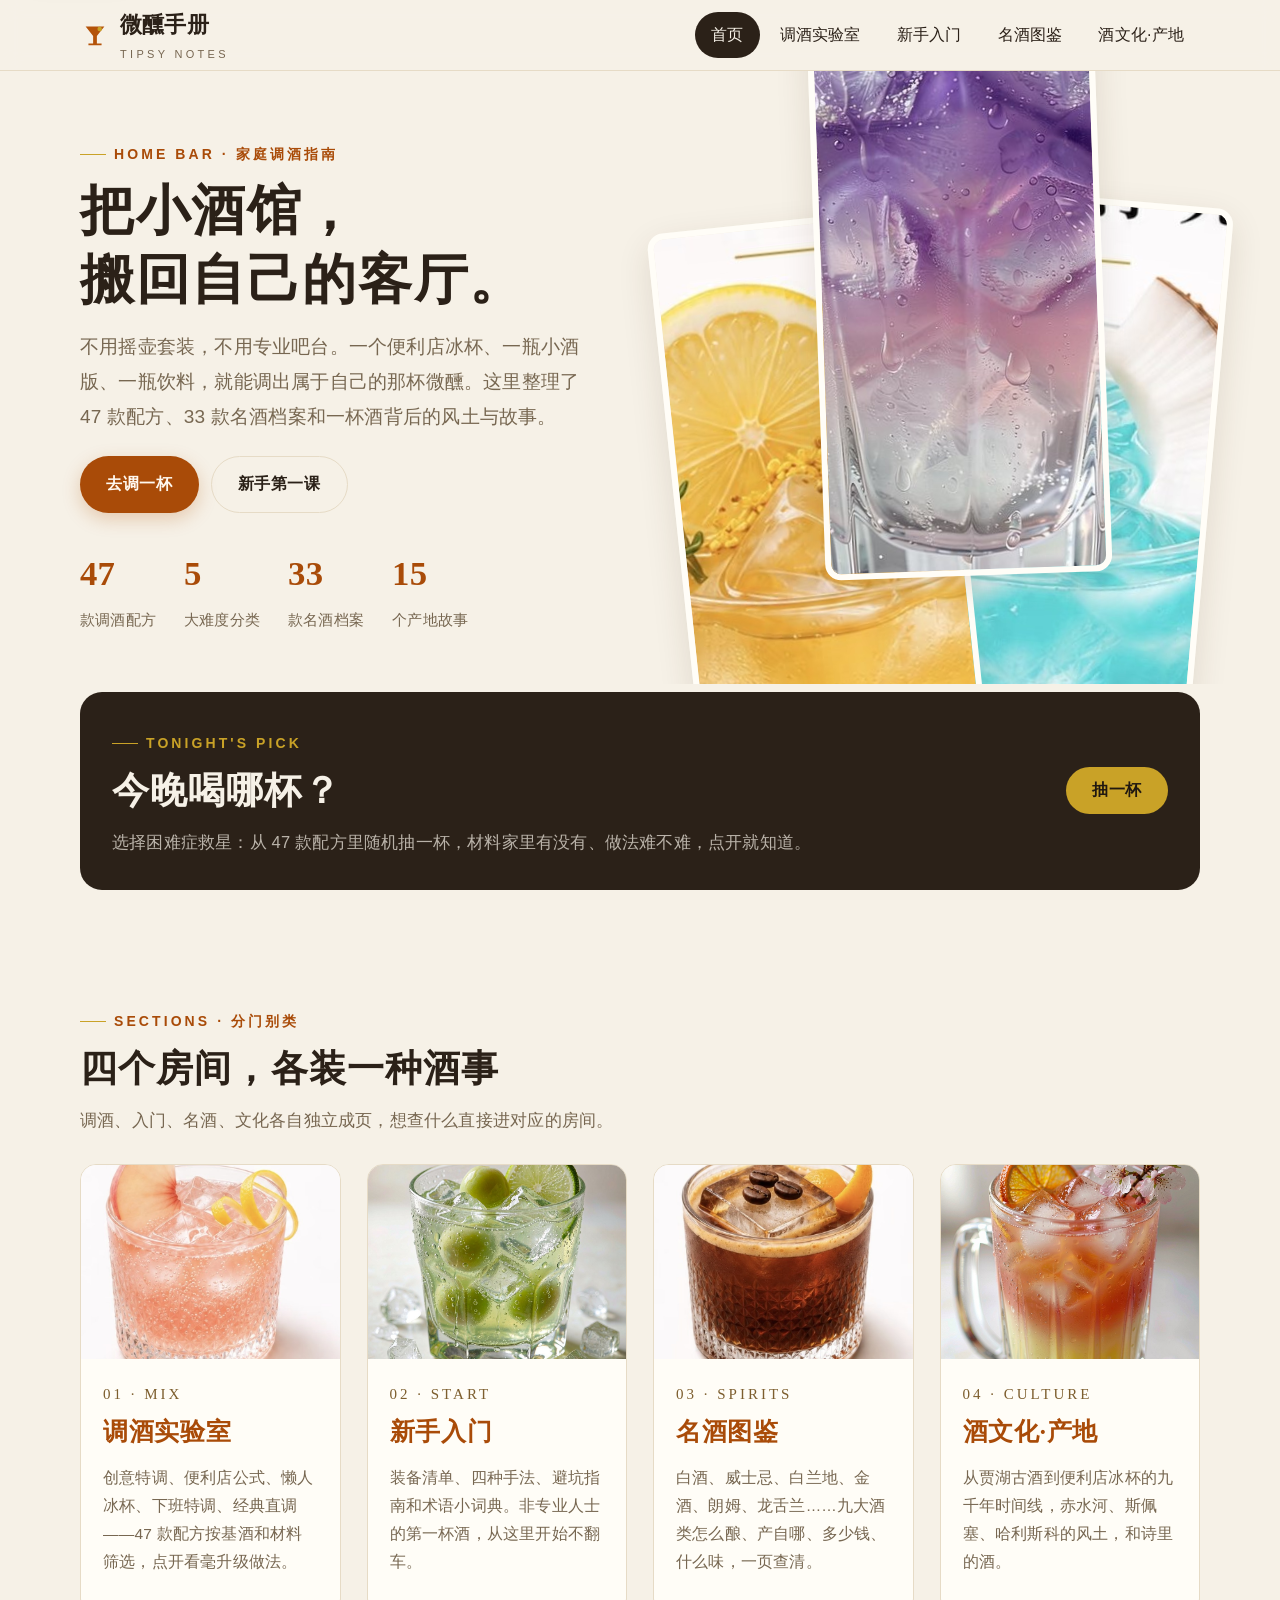
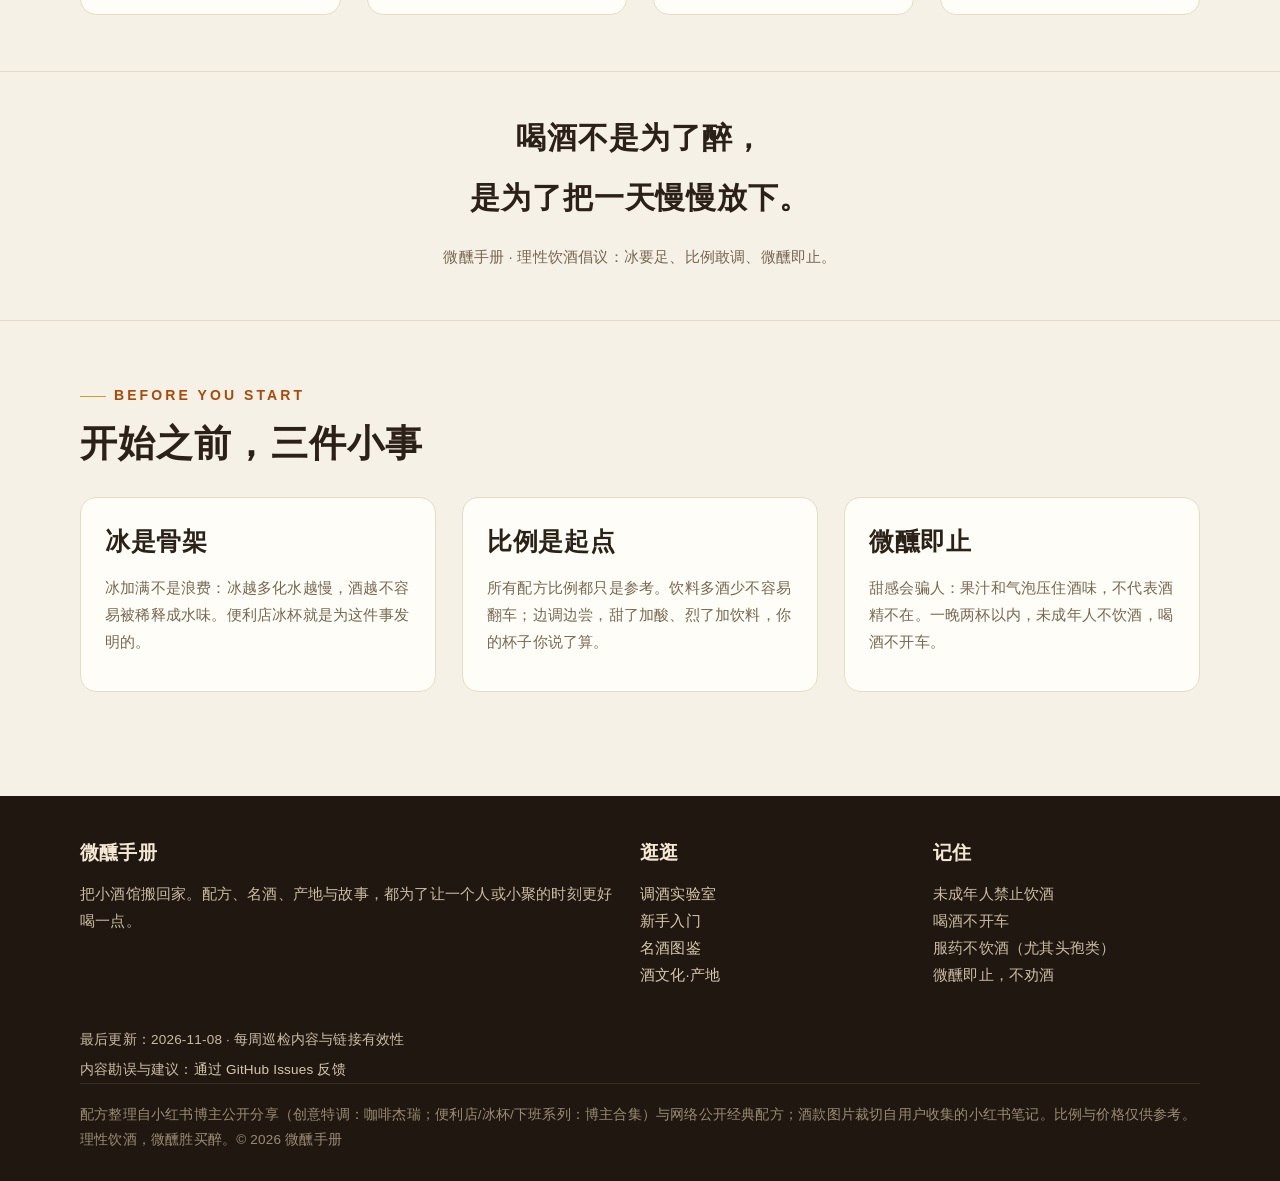
==== commit 4478ea43: "content: 为五个页面补充最后更新时间与内容反馈入口" ====
--- a/index.html
+++ b/index.html
@@ -7,6 +7,22 @@
 <meta name="description" content="微醺手册：47 款适合年轻人的家庭调酒配方、新手入门指南、名酒图鉴与酒文化产地故事。便利店冰杯就能开始，微醺胜买醉。">
 <link rel="icon" type="image/svg+xml" href="favicon.svg">
 <link rel="stylesheet" href="assets/css/site.css">
+<link rel="canonical" href="https://sxs159733.github.io/beer/">
+<meta name="author" content="微醺手册">
+<meta name="robots" content="index, follow, max-image-preview:large">
+<meta name="theme-color" content="#f6f1e7">
+<meta property="og:type" content="website">
+<meta property="og:site_name" content="微醺手册">
+<meta property="og:locale" content="zh_CN">
+<meta property="og:title" content="微醺手册 · 把小酒馆搬回家">
+<meta property="og:description" content="47 款适合年轻人的家庭调酒配方、新手入门指南、名酒图鉴与酒文化产地故事。便利店冰杯就能开始，微醺胜买醉。">
+<meta property="og:url" content="https://sxs159733.github.io/beer/">
+<meta property="og:image" content="https://sxs159733.github.io/beer/assets/img/sig-oolong.jpg">
+<meta property="og:image:alt" content="乌龙桂影：一杯琥珀色的威士忌乌龙茶鸡尾酒">
+<meta name="twitter:card" content="summary_large_image">
+<meta name="twitter:title" content="微醺手册 · 把小酒馆搬回家">
+<meta name="twitter:description" content="47 款适合年轻人的家庭调酒配方、新手入门指南、名酒图鉴与酒文化产地故事。便利店冰杯就能开始，微醺胜买醉。">
+<meta name="twitter:image" content="https://sxs159733.github.io/beer/assets/img/sig-oolong.jpg">
 </head>
 <body>
 <a class="skip-link" href="#main">跳到主要内容</a>
@@ -121,6 +137,8 @@
       <div><h4>逛逛</h4><p><a href="mix.html">调酒实验室</a><br><a href="guide.html">新手入门</a><br><a href="spirits.html">名酒图鉴</a><br><a href="culture.html">酒文化·产地</a></p></div>
       <div><h4>记住</h4><p>未成年人禁止饮酒<br>喝酒不开车<br>服药不饮酒（尤其头孢类）<br>微醺即止，不劝酒</p></div>
     </div>
+    <p class="foot-update">最后更新：2026-11-08 · 每周巡检内容与链接有效性</p>
+    <p class="foot-feedback">内容勘误与建议：<a href="https://github.com/sxs159733/beer/issues" rel="noopener">通过 GitHub Issues 反馈</a></p>
     <div class="legal">配方整理自小红书博主公开分享（创意特调：咖啡杰瑞；便利店/冰杯/下班系列：博主合集）与网络公开经典配方；酒款图片裁切自用户收集的小红书笔记。比例与价格仅供参考。理性饮酒，微醺胜买醉。© 2026 微醺手册</div>
   </div>
 </footer>
--- a/assets/css/site.css
+++ b/assets/css/site.css
@@ -378,6 +378,8 @@
 .site-footer h4 { color: #f4e8d4; font-family: var(--font-display); margin: 0 0 10px; font-size: 19px; }
 .site-footer a { color: #d8c8ae; }
 .site-footer .legal { border-top: 1px solid #3a2f22; padding-top: 18px; font-size: 13.5px; color: #9b8b74; line-height: 1.9; }
+/* 页脚补充信息：文字色继承 .site-footer（#cbbba4，9.32:1 达 AA），链接继承 .site-footer a（#d8c8ae）；不新增配色 */
+.foot-update, .foot-feedback { margin: 6px 0 0; font-size: 13.5px; color: inherit; }
 
 /* ---------- reveal & misc ---------- */
 .reveal { opacity: 0; transform: translateY(18px); transition: opacity calc(var(--dur) * 3) ease, transform calc(var(--dur) * 3) ease; }
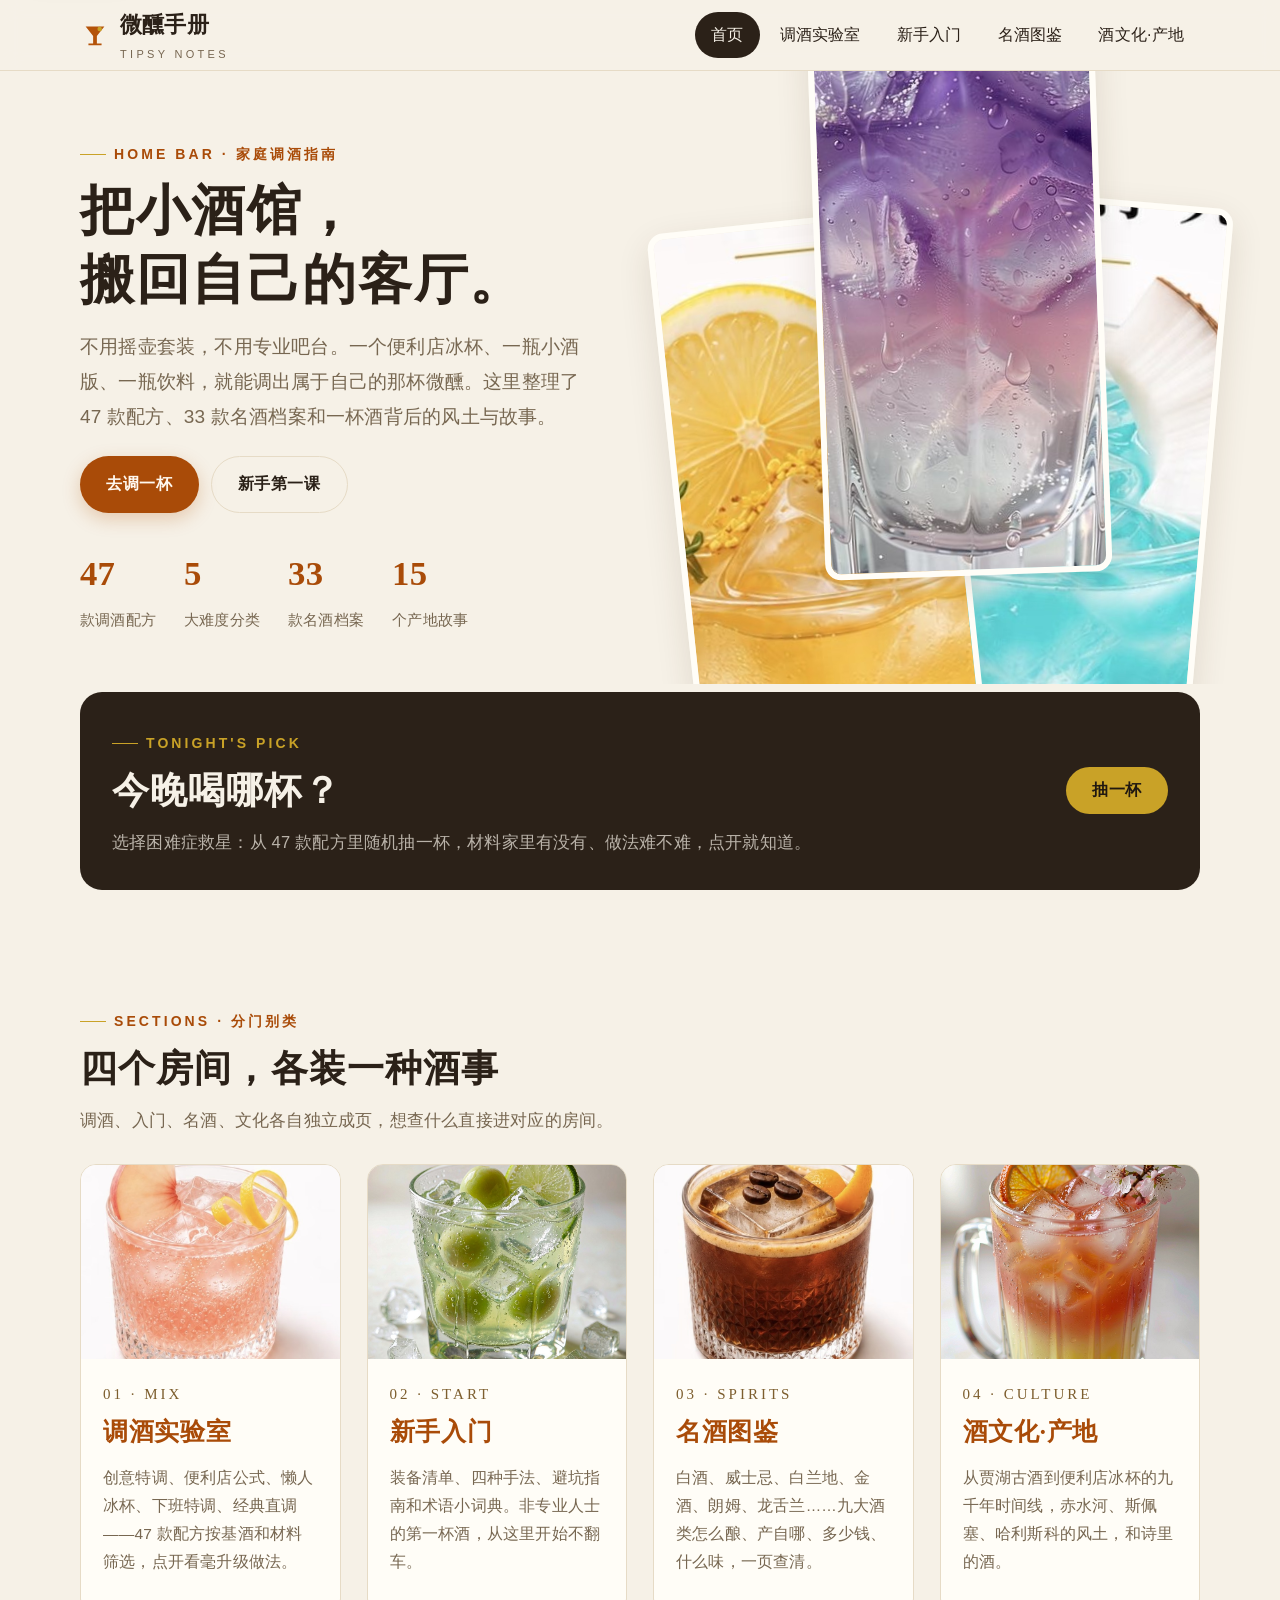
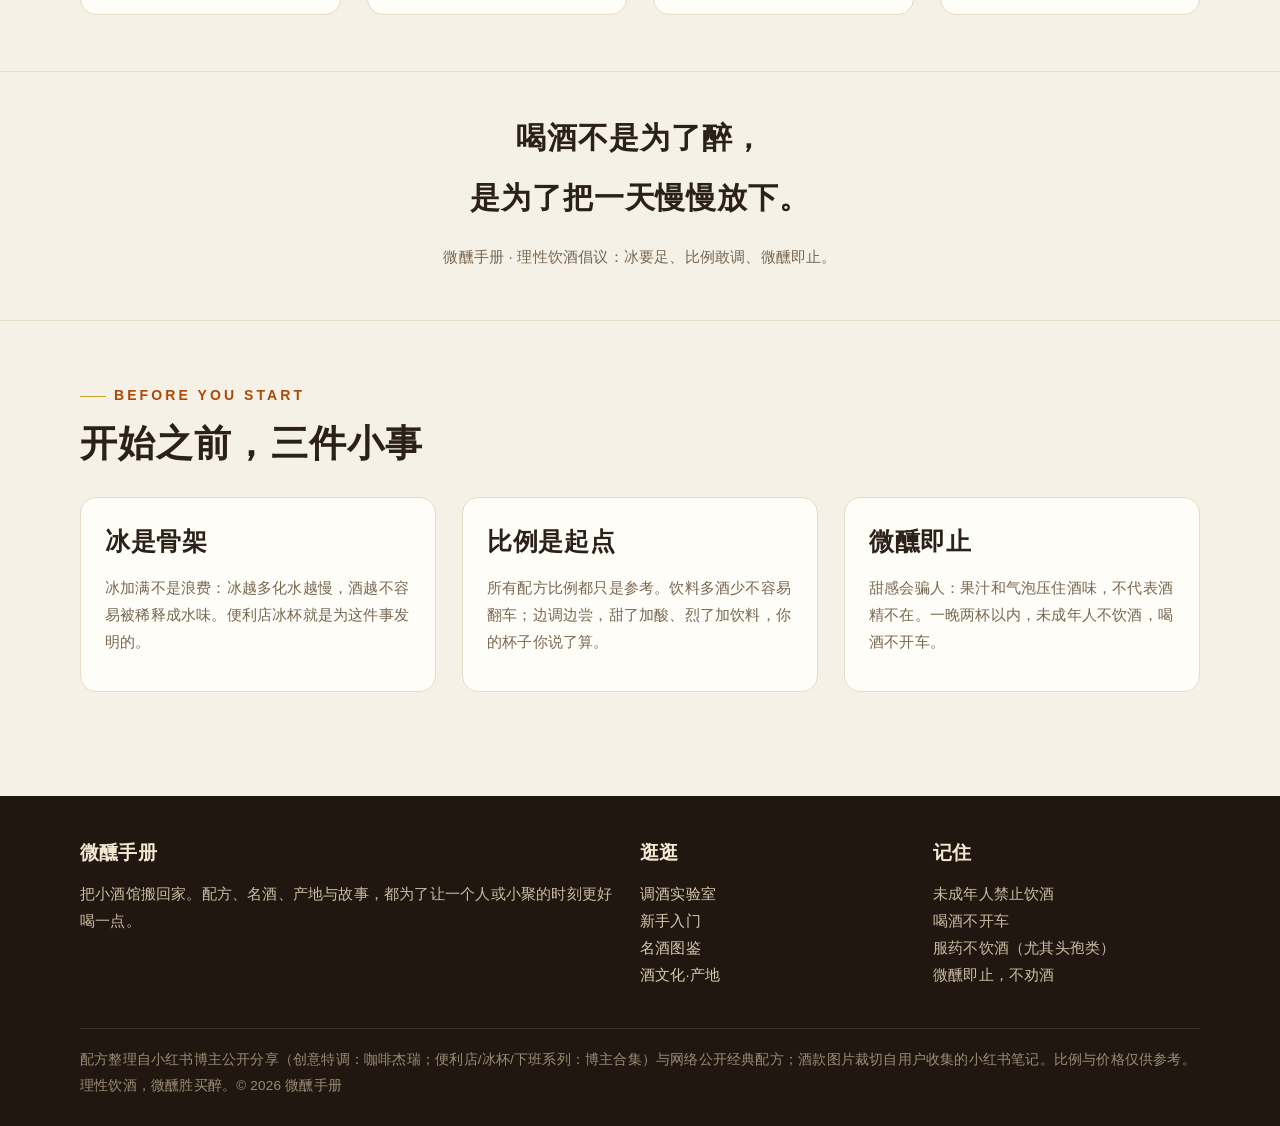
==== commit 9d1be9db: "seo: 为五个页面补齐 canonical/OG/Twitter/author/robots/theme-color 元信息" ====
--- a/index.html
+++ b/index.html
@@ -137,8 +137,6 @@
       <div><h4>逛逛</h4><p><a href="mix.html">调酒实验室</a><br><a href="guide.html">新手入门</a><br><a href="spirits.html">名酒图鉴</a><br><a href="culture.html">酒文化·产地</a></p></div>
       <div><h4>记住</h4><p>未成年人禁止饮酒<br>喝酒不开车<br>服药不饮酒（尤其头孢类）<br>微醺即止，不劝酒</p></div>
     </div>
-    <p class="foot-update">最后更新：2026-11-08 · 每周巡检内容与链接有效性</p>
-    <p class="foot-feedback">内容勘误与建议：<a href="https://github.com/sxs159733/beer/issues" rel="noopener">通过 GitHub Issues 反馈</a></p>
     <div class="legal">配方整理自小红书博主公开分享（创意特调：咖啡杰瑞；便利店/冰杯/下班系列：博主合集）与网络公开经典配方；酒款图片裁切自用户收集的小红书笔记。比例与价格仅供参考。理性饮酒，微醺胜买醉。© 2026 微醺手册</div>
   </div>
 </footer>
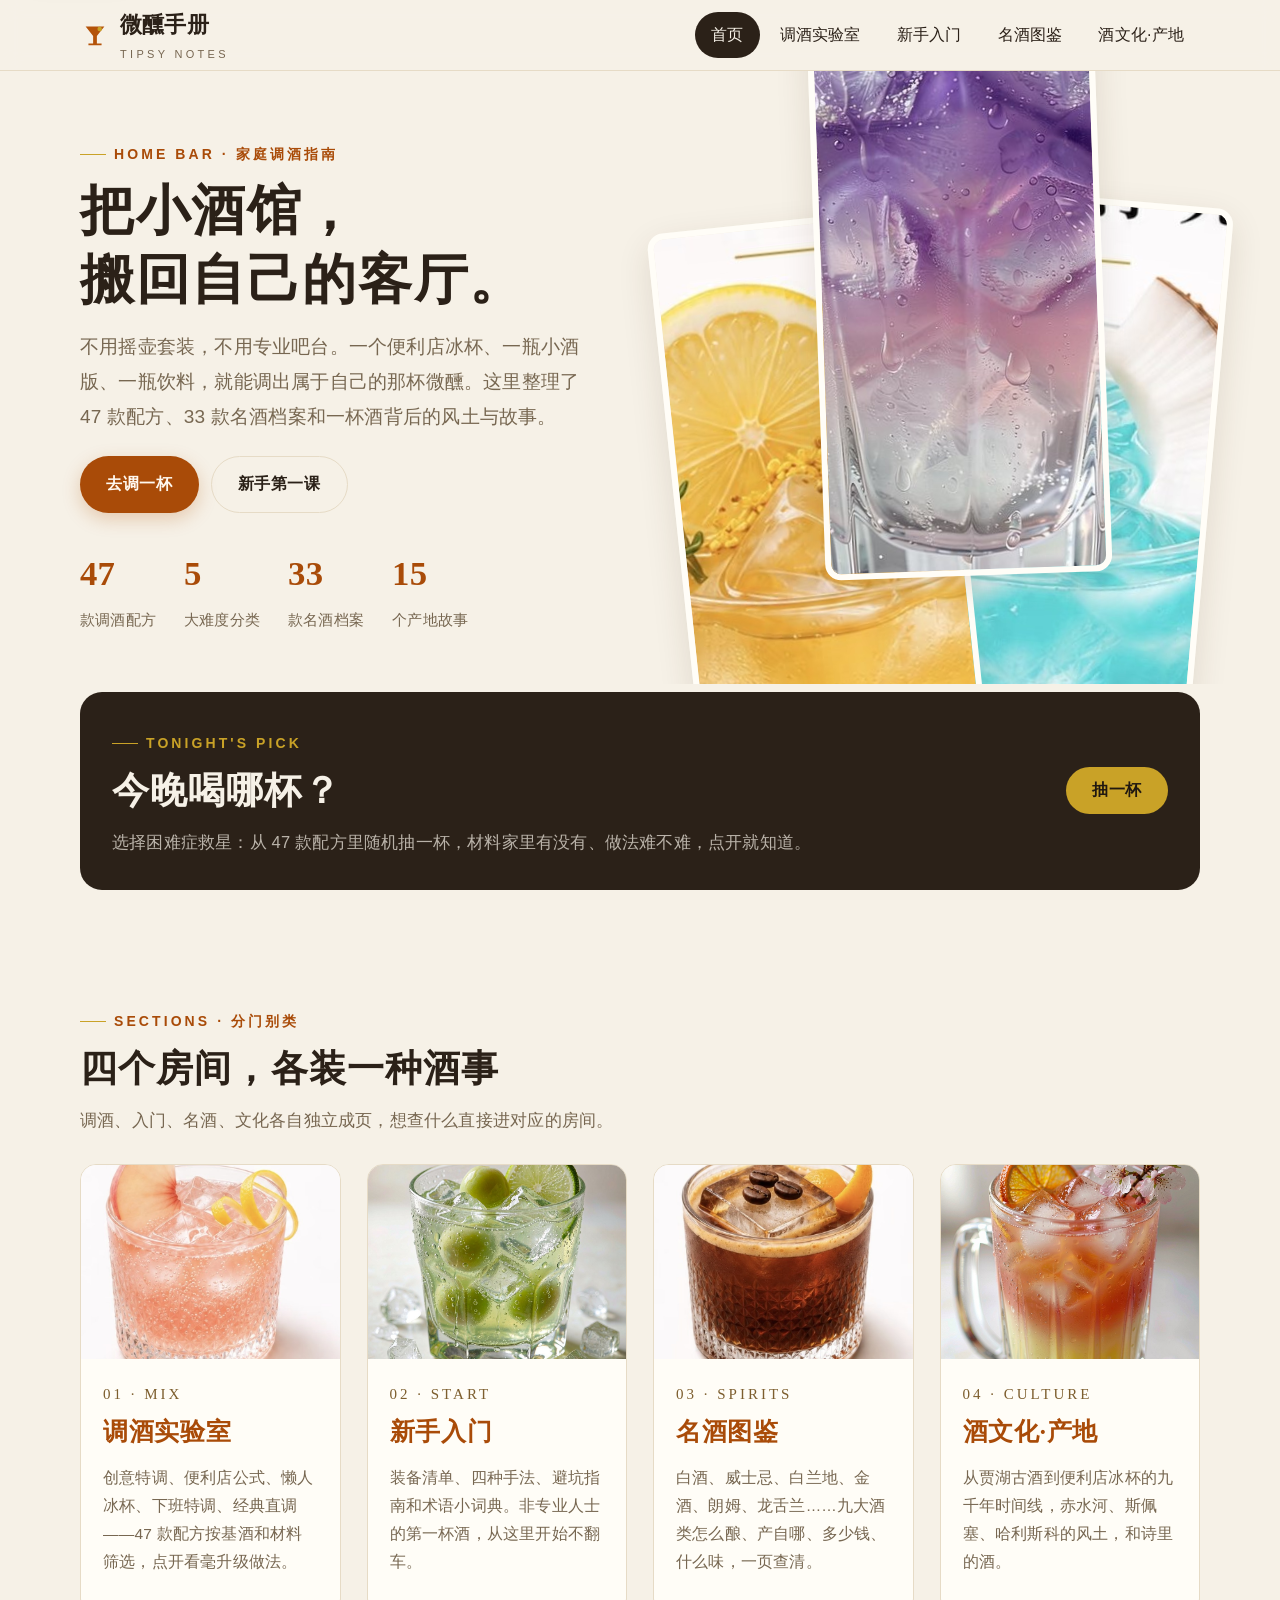
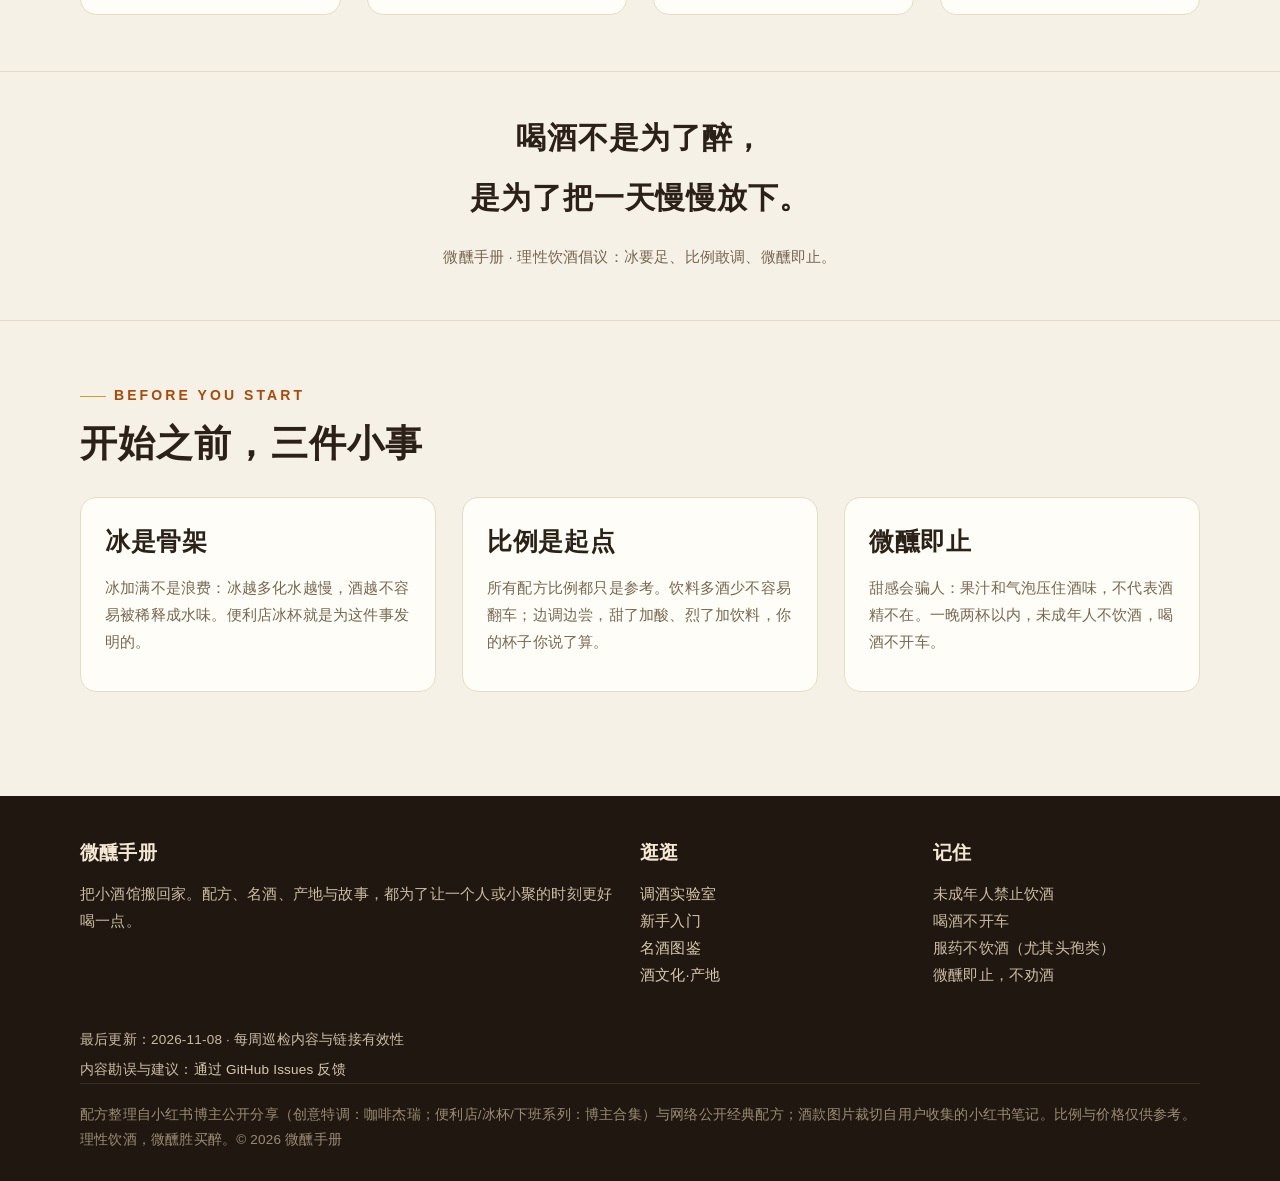
==== commit caa8f7cc: "Merge ba0a5ca580fec18294e3531c0e6d85861da05468 into 55fc6c477a485e42933ab1b86d02a5440d248067" ====
--- a/index.html
+++ b/index.html
@@ -137,6 +137,8 @@
       <div><h4>逛逛</h4><p><a href="mix.html">调酒实验室</a><br><a href="guide.html">新手入门</a><br><a href="spirits.html">名酒图鉴</a><br><a href="culture.html">酒文化·产地</a></p></div>
       <div><h4>记住</h4><p>未成年人禁止饮酒<br>喝酒不开车<br>服药不饮酒（尤其头孢类）<br>微醺即止，不劝酒</p></div>
     </div>
+    <p class="foot-update">最后更新：2026-11-08 · 每周巡检内容与链接有效性</p>
+    <p class="foot-feedback">内容勘误与建议：<a href="https://github.com/sxs159733/beer/issues" rel="noopener">通过 GitHub Issues 反馈</a></p>
     <div class="legal">配方整理自小红书博主公开分享（创意特调：咖啡杰瑞；便利店/冰杯/下班系列：博主合集）与网络公开经典配方；酒款图片裁切自用户收集的小红书笔记。比例与价格仅供参考。理性饮酒，微醺胜买醉。© 2026 微醺手册</div>
   </div>
 </footer>
